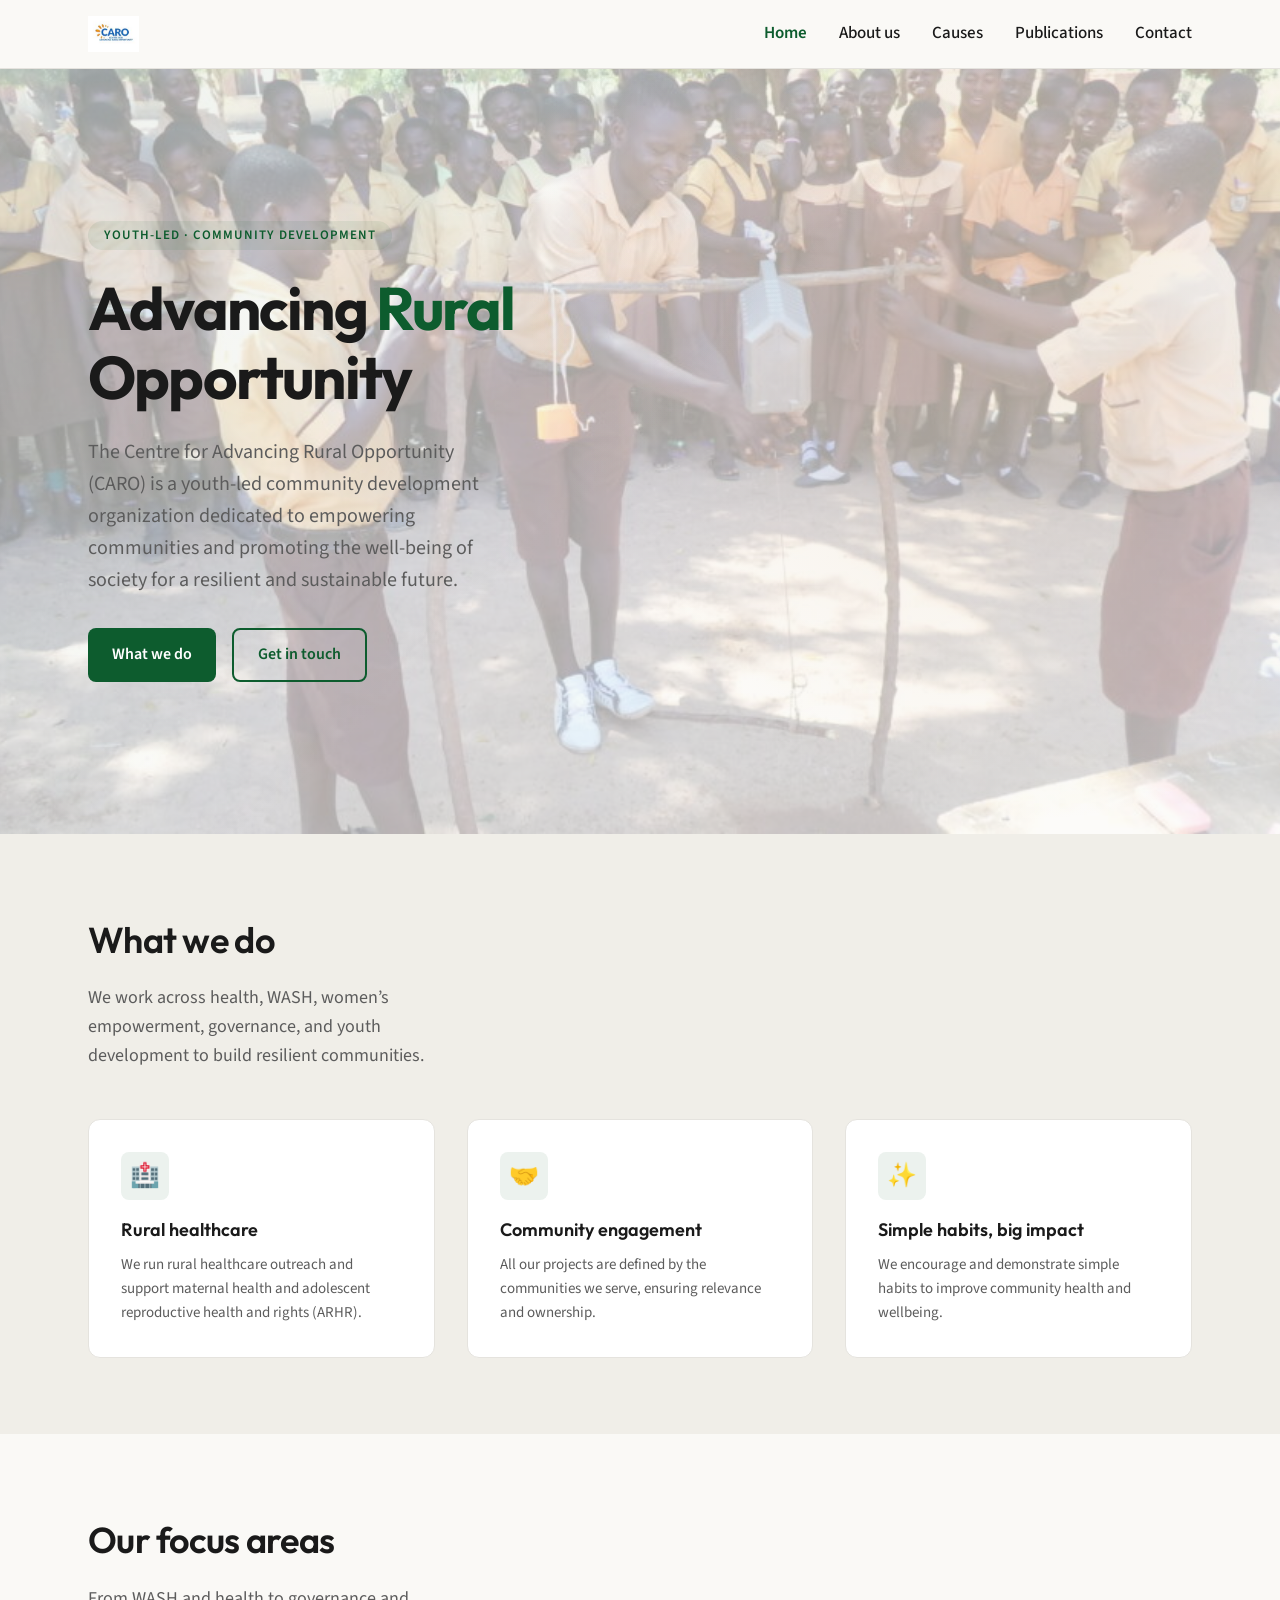
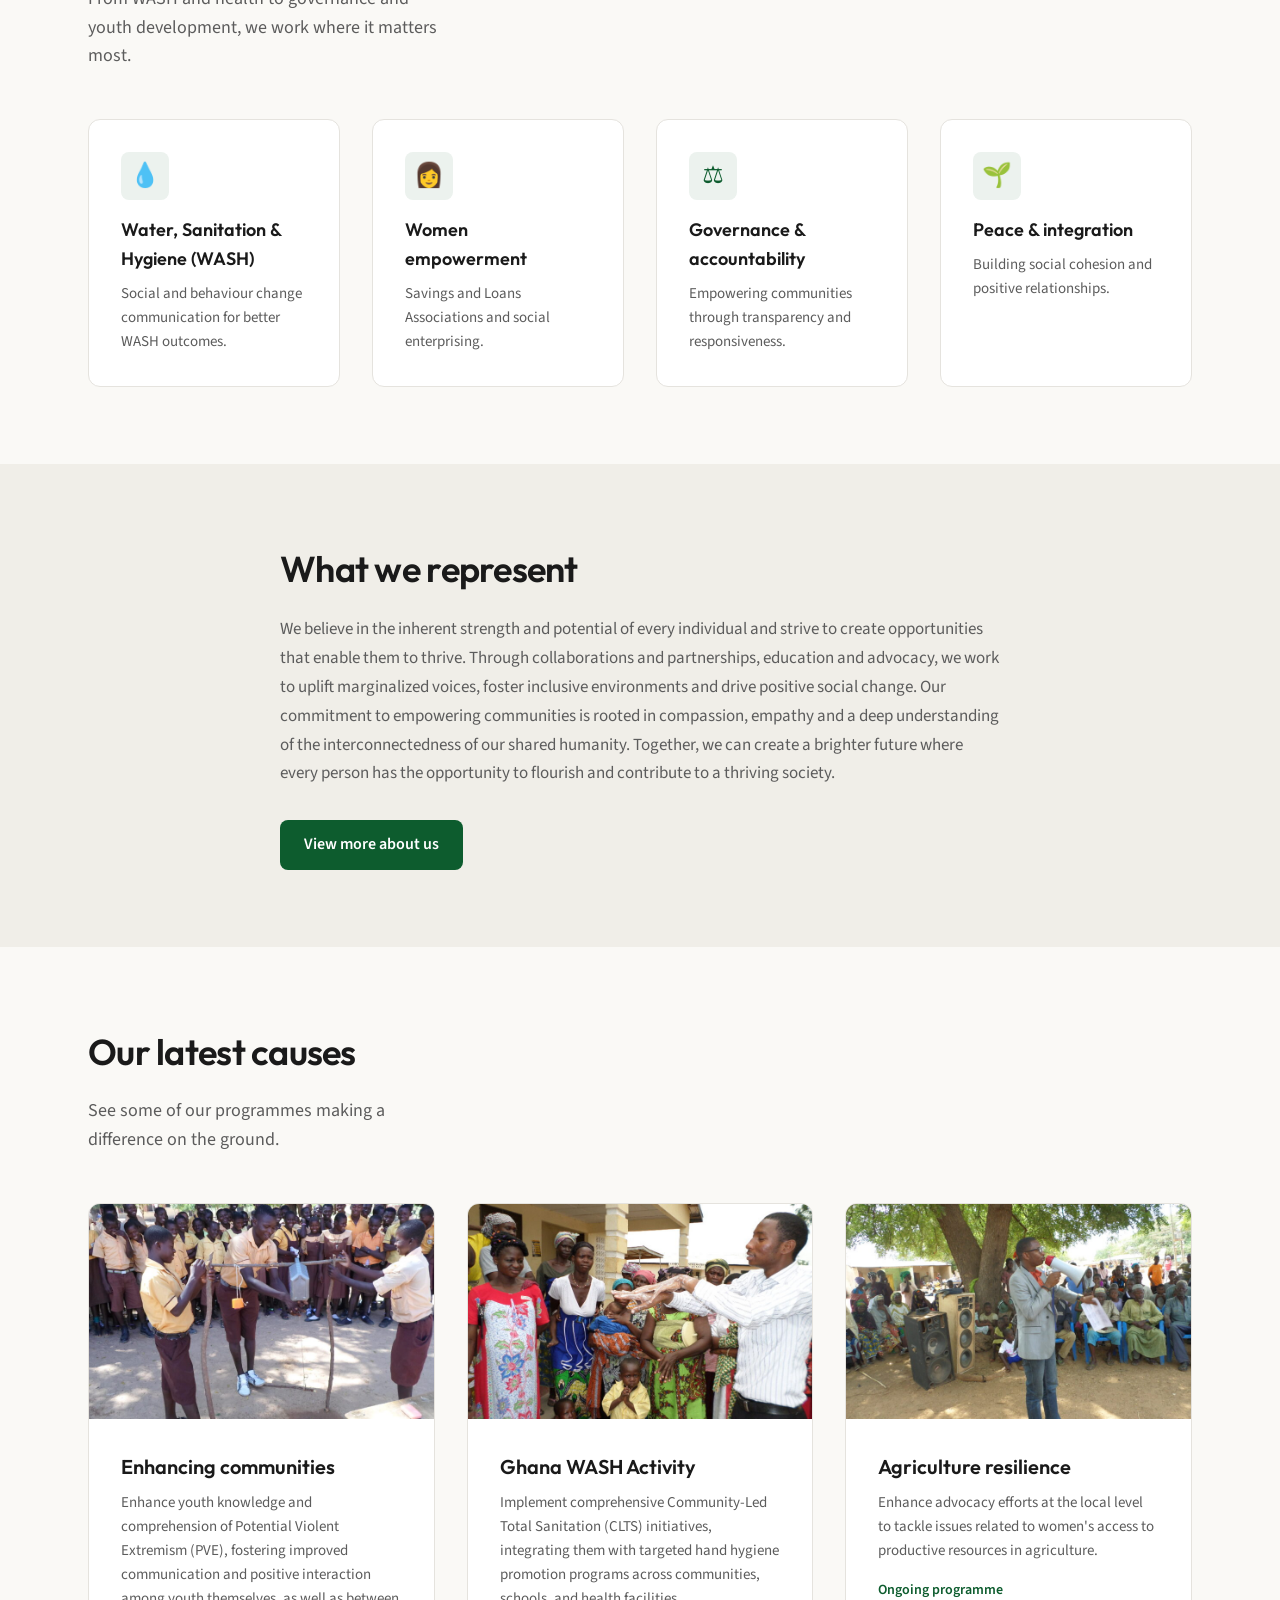
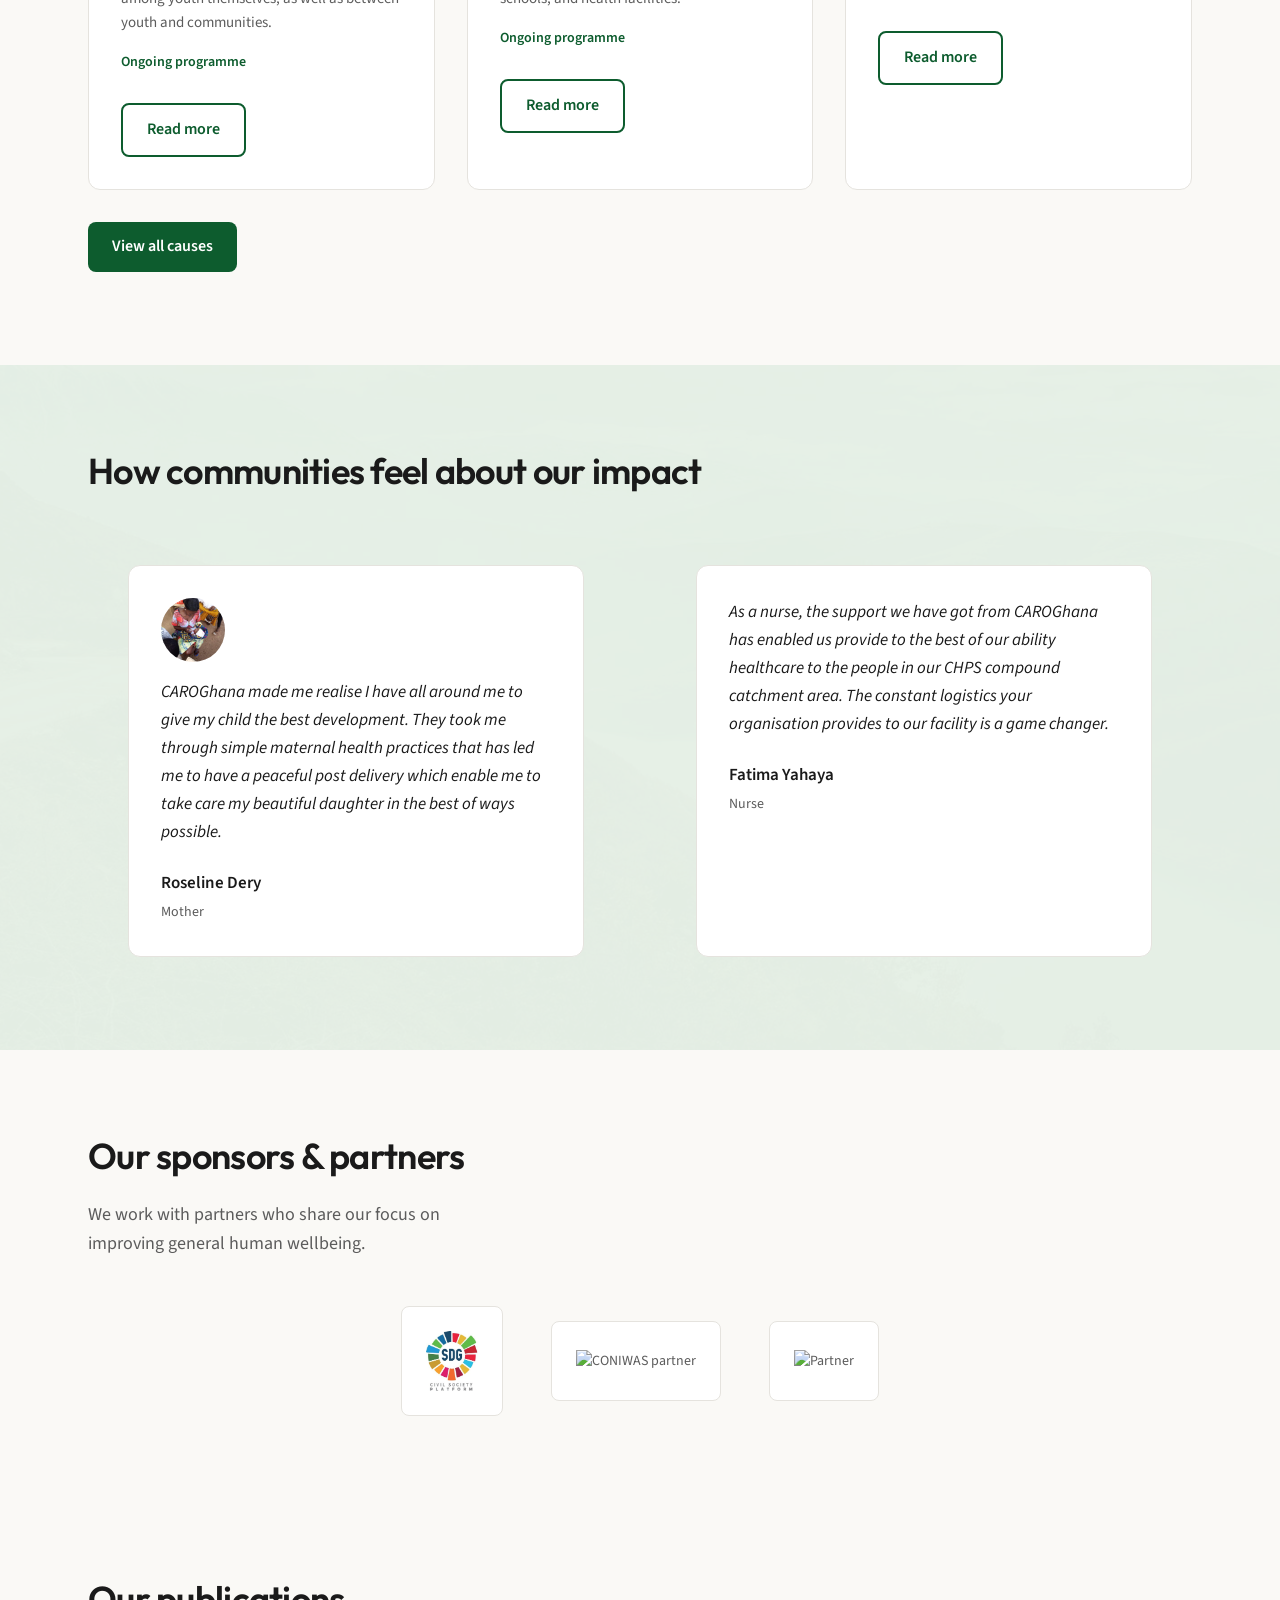
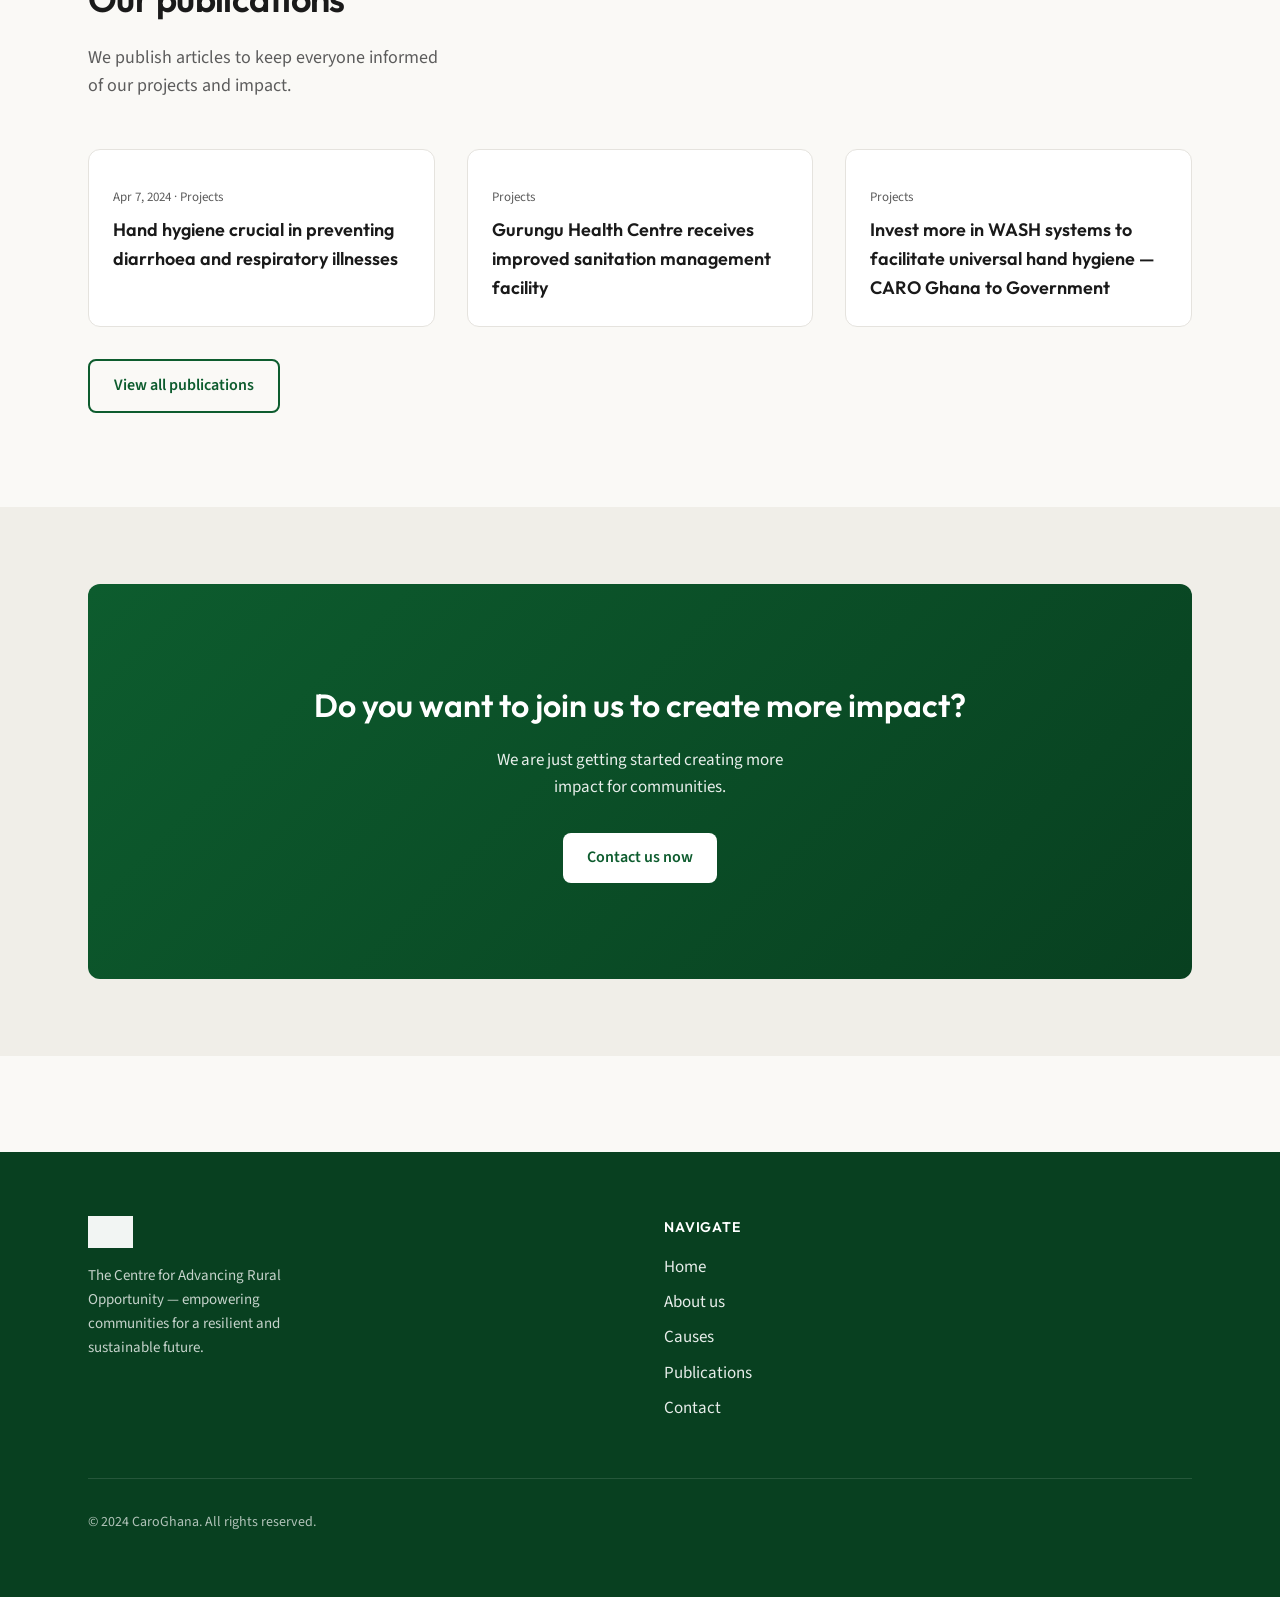
==== index.html @ 6c0eb005 "Initial commit: CaroGhana static NGO website Made-with: Cursor" ====
<!DOCTYPE html>
<html lang="en">
<head>
  <meta charset="UTF-8" />
  <meta name="viewport" content="width=device-width, initial-scale=1.0" />
  <meta name="description" content="CaroGhana – Centre for Advancing Rural Opportunity. Youth-led community development empowering rural communities in Ghana." />
  <title>Home – CaroGhana</title>
  <link rel="preconnect" href="https://fonts.googleapis.com" />
  <link rel="preconnect" href="https://fonts.gstatic.com" crossorigin />
  <link href="https://fonts.googleapis.com/css2?family=Outfit:wght@500;600;700&family=Source+Sans+3:wght@400;500;600;700&display=swap" rel="stylesheet" />
  <link rel="stylesheet" href="css/variables.css" />
  <link rel="stylesheet" href="css/base.css" />
  <link rel="stylesheet" href="css/header.css" />
  <link rel="stylesheet" href="css/hero.css" />
  <link rel="stylesheet" href="css/cards.css" />
  <link rel="stylesheet" href="css/footer.css" />
</head>
<body>
  <a href="#main" class="skip-link">Skip to main content</a>

  <header class="site-header">
    <div class="container">
      <a href="index.html" class="logo"><img src="images/logo.jpg" alt="CaroGhana" /></a>
      <button type="button" class="nav-toggle" aria-label="Open menu" aria-expanded="false" data-nav-toggle>
        <span aria-hidden="true">☰</span>
      </button>
      <nav class="nav" id="nav" aria-label="Main">
        <ul class="nav-list">
          <li><a href="index.html" aria-current="page">Home</a></li>
          <li><a href="about.html">About us</a></li>
          <li><a href="causes.html">Causes</a></li>
          <li><a href="publications.html">Publications</a></li>
          <li><a href="contact.html">Contact</a></li>
        </ul>
      </nav>
    </div>
  </header>

  <main id="main">
    <section class="hero">
      <div class="container">
        <span class="hero-badge">Youth-led · Community development</span>
        <h1 class="hero-title">Advancing <span>Rural</span> Opportunity</h1>
        <p class="hero-lead">
          The Centre for Advancing Rural Opportunity (CARO) is a youth-led community development organization dedicated to empowering communities and promoting the well-being of society for a resilient and sustainable future.
        </p>
        <div class="hero-actions">
          <a href="about.html" class="btn btn--primary">What we do</a>
          <a href="contact.html" class="btn btn--outline">Get in touch</a>
        </div>
      </div>
    </section>

    <section class="section section--alt" id="what-we-do">
      <div class="container">
        <h2 class="section-title">What we do</h2>
        <p class="section-subtitle">
          We work across health, WASH, women’s empowerment, governance, and youth development to build resilient communities.
        </p>
        <div class="card-grid card-grid--3" style="margin-top: var(--space-2xl);">
          <article class="card card--focus">
            <div class="card-icon" aria-hidden="true">🏥</div>
            <h3 class="card-title">Rural healthcare</h3>
            <p class="card-text">We run rural healthcare outreach and support maternal health and adolescent reproductive health and rights (ARHR).</p>
          </article>
          <article class="card card--focus">
            <div class="card-icon" aria-hidden="true">🤝</div>
            <h3 class="card-title">Community engagement</h3>
            <p class="card-text">All our projects are defined by the communities we serve, ensuring relevance and ownership.</p>
          </article>
          <article class="card card--focus">
            <div class="card-icon" aria-hidden="true">✨</div>
            <h3 class="card-title">Simple habits, big impact</h3>
            <p class="card-text">We encourage and demonstrate simple habits to improve community health and wellbeing.</p>
          </article>
        </div>
      </div>
    </section>

    <section class="section" id="focus-areas">
      <div class="container">
        <h2 class="section-title">Our focus areas</h2>
        <p class="section-subtitle">
          From WASH and health to governance and youth development, we work where it matters most.
        </p>
        <div class="card-grid card-grid--4" style="margin-top: var(--space-2xl);">
          <article class="card card--focus">
            <div class="card-icon" aria-hidden="true">💧</div>
            <h3 class="card-title">Water, Sanitation &amp; Hygiene (WASH)</h3>
            <p class="card-text">Social and behaviour change communication for better WASH outcomes.</p>
          </article>
          <article class="card card--focus">
            <div class="card-icon" aria-hidden="true">👩</div>
            <h3 class="card-title">Women empowerment</h3>
            <p class="card-text">Savings and Loans Associations and social enterprising.</p>
          </article>
          <article class="card card--focus">
            <div class="card-icon" aria-hidden="true">⚖️</div>
            <h3 class="card-title">Governance &amp; accountability</h3>
            <p class="card-text">Empowering communities through transparency and responsiveness.</p>
          </article>
          <article class="card card--focus">
            <div class="card-icon" aria-hidden="true">🌱</div>
            <h3 class="card-title">Peace &amp; integration</h3>
            <p class="card-text">Building social cohesion and positive relationships.</p>
          </article>
        </div>
      </div>
    </section>

    <section class="section section--alt" id="about-preview">
      <div class="container container--narrow">
        <h2 class="section-title">What we represent</h2>
        <p style="margin-bottom: var(--space-xl); line-height: 1.7; color: var(--color-text-muted);">
          We believe in the inherent strength and potential of every individual and strive to create opportunities that enable them to thrive. Through collaborations and partnerships, education and advocacy, we work to uplift marginalized voices, foster inclusive environments and drive positive social change. Our commitment to empowering communities is rooted in compassion, empathy and a deep understanding of the interconnectedness of our shared humanity. Together, we can create a brighter future where every person has the opportunity to flourish and contribute to a thriving society.
        </p>
        <a href="about.html" class="btn btn--primary">View more about us</a>
      </div>
    </section>

    <section class="section" id="causes">
      <div class="container">
        <h2 class="section-title">Our latest causes</h2>
        <p class="section-subtitle">See some of our programmes making a difference on the ground.</p>
        <div class="card-grid card-grid--3" style="margin-top: var(--space-2xl);">
          <article class="card card--cause">
            <div class="card-image"><img src="images/cause-community.jpg" alt="Community engagement" loading="lazy" /></div>
            <div class="card-body">
              <h3 class="card-title">Enhancing communities</h3>
              <p class="card-text">Enhance youth knowledge and comprehension of Potential Violent Extremism (PVE), fostering improved communication and positive interaction among youth themselves, as well as between youth and communities.</p>
              <p class="card-meta">Ongoing programme</p>
              <a href="projects/enhancing-communities.html" class="btn btn--outline" style="margin-top: var(--space-md);">Read more</a>
            </div>
          </article>
          <article class="card card--cause">
            <div class="card-image"><img src="images/cause-wash.jpg" alt="WASH activity in community" loading="lazy" /></div>
            <div class="card-body">
              <h3 class="card-title">Ghana WASH Activity</h3>
              <p class="card-text">Implement comprehensive Community-Led Total Sanitation (CLTS) initiatives, integrating them with targeted hand hygiene promotion programs across communities, schools, and health facilities.</p>
              <p class="card-meta">Ongoing programme</p>
              <a href="projects/ghana-wash-activity.html" class="btn btn--outline" style="margin-top: var(--space-md);">Read more</a>
            </div>
          </article>
          <article class="card card--cause">
            <div class="card-image"><img src="images/cause-agriculture.jpg" alt="Agriculture and resilience" loading="lazy" /></div>
            <div class="card-body">
              <h3 class="card-title">Agriculture resilience</h3>
              <p class="card-text">Enhance advocacy efforts at the local level to tackle issues related to women's access to productive resources in agriculture.</p>
              <p class="card-meta">Ongoing programme</p>
              <a href="projects/agriculture-resilience.html" class="btn btn--outline" style="margin-top: var(--space-md);">Read more</a>
            </div>
          </article>
        </div>
        <p style="margin-top: var(--space-xl);">
          <a href="causes.html" class="btn btn--primary">View all causes</a>
        </p>
      </div>
    </section>

    <section class="section section--alt section--testimonials" id="testimonials">
      <div class="container">
        <h2 class="section-title">How communities feel about our impact</h2>
        <div class="card-grid card-grid--2" style="margin-top: var(--space-2xl);">
          <blockquote class="card card--testimonial">
            <img src="images/testimonial-person.jpg" alt="" class="card-avatar" width="64" height="64" loading="lazy" />
            <p class="card-quote">CAROGhana made me realise I have all around me to give my child the best development. They took me through simple maternal health practices that has led me to have a peaceful post delivery which enable me to take care my beautiful daughter in the best of ways possible.</p>
            <p class="card-author">Roseline Dery</p>
            <p class="card-role">Mother</p>
          </blockquote>
          <blockquote class="card card--testimonial">
            <p class="card-quote">As a nurse, the support we have got from CAROGhana has enabled us provide to the best of our ability healthcare to the people in our CHPS compound catchment area. The constant logistics your organisation provides to our facility is a game changer.</p>
            <p class="card-author">Fatima Yahaya</p>
            <p class="card-role">Nurse</p>
          </blockquote>
        </div>
      </div>
    </section>

    <section class="section" id="sponsors">
      <div class="container">
        <h2 class="section-title">Our sponsors &amp; partners</h2>
        <p class="section-subtitle">We work with partners who share our focus on improving general human wellbeing.</p>
        <div class="sponsor-grid" style="margin-top: var(--space-2xl);">
          <div class="sponsor-item"><img src="images/partner-sdg.jpeg" alt="SDG partner" loading="lazy" /></div>
          <div class="sponsor-item"><img src="images/partner-coniwas.png" alt="CONIWAS partner" loading="lazy" /></div>
          <div class="sponsor-item"><img src="images/partner-8471809.jpeg" alt="Partner" loading="lazy" /></div>
        </div>
      </div>
    </section>

    <section class="section" id="publications-preview">
      <div class="container">
        <h2 class="section-title">Our publications</h2>
        <p class="section-subtitle">We publish articles to keep everyone informed of our projects and impact.</p>
        <div class="card-grid card-grid--3" style="margin-top: var(--space-2xl);">
          <a href="publications/hand-hygiene-preventing-illnesses.html" class="card card--publication">
            <div class="card-body">
              <p class="card-meta">Apr 7, 2024 · Projects</p>
              <h3 class="card-title">Hand hygiene crucial in preventing diarrhoea and respiratory illnesses</h3>
            </div>
          </a>
          <a href="publications/gurungu-health-centre-sanitation.html" class="card card--publication">
            <div class="card-body">
              <p class="card-meta">Projects</p>
              <h3 class="card-title">Gurungu Health Centre receives improved sanitation management facility</h3>
            </div>
          </a>
          <a href="publications/wash-systems-universal-hand-hygiene.html" class="card card--publication">
            <div class="card-body">
              <p class="card-meta">Projects</p>
              <h3 class="card-title">Invest more in WASH systems to facilitate universal hand hygiene — CARO Ghana to Government</h3>
            </div>
          </a>
        </div>
        <p style="margin-top: var(--space-xl);">
          <a href="publications.html" class="btn btn--outline">View all publications</a>
        </p>
      </div>
    </section>

    <section class="section section--alt">
      <div class="container">
        <div class="cta-block">
          <h2>Do you want to join us to create more impact?</h2>
          <p>We are just getting started creating more impact for communities.</p>
          <a href="contact.html" class="btn btn--accent">Contact us now</a>
        </div>
      </div>
    </section>
  </main>

  <footer class="site-footer">
    <div class="container">
      <div class="footer-grid">
        <div class="footer-brand">
          <a href="index.html" class="logo"><img src="images/logo.jpg" alt="CaroGhana" /></a>
          <p>The Centre for Advancing Rural Opportunity — empowering communities for a resilient and sustainable future.</p>
        </div>
        <div class="footer-nav">
          <h4>Navigate</h4>
          <ul>
            <li><a href="index.html">Home</a></li>
            <li><a href="about.html">About us</a></li>
            <li><a href="causes.html">Causes</a></li>
            <li><a href="publications.html">Publications</a></li>
            <li><a href="contact.html">Contact</a></li>
          </ul>
        </div>
      </div>
      <div class="footer-bottom">
        © 2024 CaroGhana. All rights reserved.
      </div>
    </div>
  </footer>

  <script>
    (function () {
      var toggle = document.querySelector('[data-nav-toggle]');
      var nav = document.getElementById('nav');
      if (!toggle || !nav) return;
      toggle.addEventListener('click', function () {
        var open = nav.classList.toggle('is-open');
        toggle.setAttribute('aria-expanded', open);
        toggle.setAttribute('aria-label', open ? 'Close menu' : 'Open menu');
      });
    })();
  </script>
</body>
</html>
---- css/variables.css ----
/* CaroGhana – Design tokens */
:root {
  /* Primary – growth, health, rural */
  --color-primary: #0d5c2e;
  --color-primary-dark: #084020;
  --color-primary-light: #1a7a42;
  --color-primary-muted: rgba(13, 92, 46, 0.08);

  /* Accent – hope, warmth */
  --color-accent: #c17f2c;
  --color-accent-light: #e09b4a;
  --color-accent-muted: rgba(193, 127, 44, 0.12);

  /* Neutrals */
  --color-bg: #faf9f6;
  --color-bg-alt: #f0eee8;
  --color-surface: #ffffff;
  --color-text: #1a1a1a;
  --color-text-muted: #5c5c5c;
  --color-border: #e5e3de;

  /* Typography */
  --font-heading: "Outfit", system-ui, sans-serif;
  --font-body: "Source Sans 3", system-ui, sans-serif;

  /* Spacing */
  --space-xs: 0.25rem;
  --space-sm: 0.5rem;
  --space-md: 1rem;
  --space-lg: 1.5rem;
  --space-xl: 2rem;
  --space-2xl: 3rem;
  --space-3xl: 4rem;
  --space-4xl: 6rem;
  --section-padding: clamp(3rem, 6vw, 5rem);

  /* Layout */
  --container-max: 72rem;
  --container-narrow: 48rem;
  --radius-sm: 0.375rem;
  --radius-md: 0.5rem;
  --radius-lg: 0.75rem;
  --radius-full: 9999px;

  /* Motion */
  --ease-out: cubic-bezier(0.22, 1, 0.36, 1);
  --transition-fast: 0.2s var(--ease-out);
  --transition-base: 0.3s var(--ease-out);
  --transition-slow: 0.5s var(--ease-out);
}
---- css/base.css ----
/* Base styles */
@import "variables.css";

*,
*::before,
*::after {
  box-sizing: border-box;
}

html {
  scroll-behavior: smooth;
}

body {
  margin: 0;
  font-family: var(--font-body);
  font-size: 1.0625rem;
  line-height: 1.6;
  color: var(--color-text);
  background-color: var(--color-bg);
  -webkit-font-smoothing: antialiased;
}

img {
  max-width: 100%;
  height: auto;
  display: block;
}

a {
  color: var(--color-primary);
  text-decoration: none;
  transition: color var(--transition-fast);
}

a:hover {
  color: var(--color-primary-dark);
}

:focus-visible {
  outline: 2px solid var(--color-primary);
  outline-offset: 2px;
}

.container {
  width: 100%;
  max-width: var(--container-max);
  margin-inline: auto;
  padding-inline: var(--space-lg);
}

.container--narrow {
  max-width: var(--container-narrow);
}

.section {
  padding-block: var(--section-padding);
}

.section--alt {
  background-color: var(--color-bg-alt);
}

.section-title {
  font-family: var(--font-heading);
  font-size: clamp(1.75rem, 4vw, 2.25rem);
  font-weight: 600;
  color: var(--color-text);
  margin: 0 0 var(--space-md);
  letter-spacing: -0.02em;
}

.section-subtitle {
  font-size: 1.125rem;
  color: var(--color-text-muted);
  margin: 0;
  max-width: 40ch;
}

.btn {
  display: inline-flex;
  align-items: center;
  justify-content: center;
  gap: var(--space-sm);
  padding: 0.75rem 1.5rem;
  font-family: var(--font-body);
  font-size: 1rem;
  font-weight: 600;
  border: none;
  border-radius: var(--radius-md);
  cursor: pointer;
  transition: background-color var(--transition-fast), color var(--transition-fast),
    transform var(--transition-fast);
}

.btn--primary {
  background-color: var(--color-primary);
  color: white;
}

.btn--primary:hover {
  background-color: var(--color-primary-dark);
  color: white;
}

.btn--outline {
  background-color: transparent;
  color: var(--color-primary);
  border: 2px solid var(--color-primary);
}

.btn--outline:hover {
  background-color: var(--color-primary-muted);
  color: var(--color-primary-dark);
}

.btn--accent {
  background-color: var(--color-accent);
  color: white;
}

.btn--accent:hover {
  background-color: var(--color-accent-light);
  color: white;
}

/* Skip link */
.skip-link {
  position: absolute;
  top: -100%;
  left: var(--space-md);
  z-index: 100;
  padding: var(--space-md) var(--space-lg);
  background: var(--color-primary);
  color: white;
  font-weight: 600;
  border-radius: var(--radius-md);
  transition: top var(--transition-fast);
}

.skip-link:focus {
  top: var(--space-md);
}
---- css/header.css ----
/* Site header & navigation */
.site-header {
  position: sticky;
  top: 0;
  z-index: 50;
  background: rgba(250, 249, 246, 0.92);
  backdrop-filter: blur(12px);
  border-bottom: 1px solid var(--color-border);
}

.site-header .container {
  display: flex;
  align-items: center;
  justify-content: space-between;
  padding-block: var(--space-md);
}

.logo {
  display: inline-flex;
  align-items: center;
  font-family: var(--font-heading);
  font-size: 1.5rem;
  font-weight: 700;
  color: var(--color-primary);
  letter-spacing: -0.02em;
}

.logo img {
  height: 2.25rem;
  width: auto;
  object-fit: contain;
}

.logo:hover {
  color: var(--color-primary-dark);
}

.logo:hover img {
  opacity: 0.9;
}

.nav-toggle {
  display: none;
  padding: var(--space-sm) var(--space-md);
  background: none;
  border: none;
  cursor: pointer;
  color: var(--color-text);
  font-size: 1.25rem;
}

.nav-list {
  display: flex;
  align-items: center;
  gap: var(--space-xl);
  list-style: none;
  margin: 0;
  padding: 0;
}

.nav-list a {
  font-weight: 500;
  color: var(--color-text);
}

.nav-list a:hover {
  color: var(--color-primary);
}

.nav-list a[aria-current="page"] {
  color: var(--color-primary);
  font-weight: 600;
}

@media (max-width: 768px) {
  .nav-toggle {
    display: block;
  }

  .nav {
    position: absolute;
    top: 100%;
    left: 0;
    right: 0;
    background: var(--color-surface);
    border-bottom: 1px solid var(--color-border);
    padding: var(--space-lg);
    transform: translateY(-100%);
    opacity: 0;
    visibility: hidden;
    transition: transform var(--transition-base), opacity var(--transition-base),
      visibility var(--transition-base);
  }

  .nav.is-open {
    transform: translateY(0);
    opacity: 1;
    visibility: visible;
  }

  .nav-list {
    flex-direction: column;
    align-items: stretch;
    gap: 0;
  }

  .nav-list li {
    border-bottom: 1px solid var(--color-border);
  }

  .nav-list li:last-child {
    border-bottom: none;
  }

  .nav-list a {
    display: block;
    padding: var(--space-md);
  }
}
---- css/hero.css ----
/* Hero section */
.hero {
  position: relative;
  min-height: 85vh;
  display: flex;
  align-items: center;
  padding-block: var(--space-4xl);
  background: linear-gradient(135deg, var(--color-primary-muted) 0%, var(--color-bg) 50%);
  overflow: hidden;
}

.hero::after {
  content: "";
  position: absolute;
  inset: 0;
  background: url("../images/hero.jpg") center / cover no-repeat;
  z-index: 0;
  opacity: 0.35;
}

.hero::before {
  content: "";
  position: absolute;
  top: -50%;
  right: -20%;
  width: 80%;
  height: 150%;
  background: radial-gradient(
    ellipse at center,
    var(--color-accent-muted) 0%,
    transparent 70%
  );
  pointer-events: none;
  z-index: 1;
}

.hero .container {
  position: relative;
  z-index: 2;
}

.hero-badge {
  display: inline-block;
  padding: var(--space-xs) var(--space-md);
  background: var(--color-primary-muted);
  color: var(--color-primary);
  font-size: 0.8125rem;
  font-weight: 600;
  text-transform: uppercase;
  letter-spacing: 0.08em;
  border-radius: var(--radius-full);
  margin-bottom: var(--space-lg);
}

.hero-title {
  font-family: var(--font-heading);
  font-size: clamp(2.5rem, 6vw, 3.75rem);
  font-weight: 700;
  line-height: 1.15;
  letter-spacing: -0.03em;
  color: var(--color-text);
  margin: 0 0 var(--space-lg);
  max-width: 16ch;
}

.hero-title span {
  color: var(--color-primary);
}

.hero-lead {
  font-size: 1.25rem;
  color: var(--color-text-muted);
  max-width: 42ch;
  margin: 0 0 var(--space-xl);
  line-height: 1.6;
}

.hero-actions {
  display: flex;
  flex-wrap: wrap;
  gap: var(--space-md);
}

@media (max-width: 768px) {
  .hero {
    min-height: auto;
    padding-block: var(--space-3xl);
  }
}
---- css/cards.css ----
/* Card components */
.card-grid {
  display: grid;
  gap: var(--space-xl);
}

.card-grid--2 {
  grid-template-columns: repeat(2, 1fr);
}

.card-grid--3 {
  grid-template-columns: repeat(3, 1fr);
}

.card-grid--4 {
  grid-template-columns: repeat(4, 1fr);
}

@media (max-width: 900px) {
  .card-grid--3,
  .card-grid--4 {
    grid-template-columns: repeat(2, 1fr);
  }
}

@media (max-width: 600px) {
  .card-grid--2,
  .card-grid--3,
  .card-grid--4 {
    grid-template-columns: 1fr;
  }
}

.card {
  background: var(--color-surface);
  border-radius: var(--radius-lg);
  overflow: hidden;
  border: 1px solid var(--color-border);
  transition: box-shadow var(--transition-base), transform var(--transition-base);
}

.card:hover {
  box-shadow: 0 12px 40px rgba(0, 0, 0, 0.08);
}

.card--focus {
  padding: var(--space-xl);
}

.card--focus .card-icon {
  width: 3rem;
  height: 3rem;
  display: flex;
  align-items: center;
  justify-content: center;
  background: var(--color-primary-muted);
  color: var(--color-primary);
  border-radius: var(--radius-md);
  font-size: 1.5rem;
  margin-bottom: var(--space-md);
}

.card--focus .card-title {
  font-family: var(--font-heading);
  font-size: 1.125rem;
  font-weight: 600;
  margin: 0 0 var(--space-sm);
  color: var(--color-text);
}

.card--focus .card-text {
  margin: 0;
  font-size: 0.9375rem;
  color: var(--color-text-muted);
  line-height: 1.6;
}

.card--cause .card-image {
  aspect-ratio: 16 / 10;
  background: var(--color-bg-alt);
  overflow: hidden;
}

.card--cause .card-image img {
  width: 100%;
  height: 100%;
  object-fit: cover;
}

.card--cause .card-body {
  padding: var(--space-xl);
}

.card--cause .card-title {
  font-family: var(--font-heading);
  font-size: 1.25rem;
  font-weight: 600;
  margin: 0 0 var(--space-sm);
  color: var(--color-text);
}

.card--cause .card-text {
  margin: 0 0 var(--space-md);
  font-size: 0.9375rem;
  color: var(--color-text-muted);
  line-height: 1.6;
}

.card--cause .card-meta {
  font-size: 0.875rem;
  color: var(--color-primary);
  font-weight: 600;
}

.card--testimonial {
  padding: var(--space-xl);
  background: var(--color-surface);
  border-radius: var(--radius-lg);
  border: 1px solid var(--color-border);
  display: flex;
  flex-direction: column;
}

.card--testimonial .card-avatar {
  width: 4rem;
  height: 4rem;
  border-radius: var(--radius-full);
  object-fit: cover;
  margin-bottom: var(--space-md);
}

.card--testimonial .card-quote {
  font-size: 1.0625rem;
  font-style: italic;
  color: var(--color-text);
  margin: 0 0 var(--space-lg);
  line-height: 1.65;
}

.card--testimonial .card-author {
  font-weight: 600;
  color: var(--color-text);
  margin: 0 0 var(--space-xs);
}

.card--testimonial .card-role {
  font-size: 0.875rem;
  color: var(--color-text-muted);
  margin: 0;
}

.card--publication {
  display: block;
  color: inherit;
}

.card--publication:hover {
  color: inherit;
}

.card--publication .card-body {
  padding: var(--space-lg);
}

.card--publication .card-meta {
  font-size: 0.8125rem;
  color: var(--color-text-muted);
  margin-bottom: var(--space-sm);
}

.card--publication .card-title {
  font-family: var(--font-heading);
  font-size: 1.125rem;
  font-weight: 600;
  margin: 0;
  color: var(--color-text);
  transition: color var(--transition-fast);
}

.card--publication:hover .card-title {
  color: var(--color-primary);
}

.section--testimonials {
  position: relative;
  background-image: url("../images/testimonial-bg.jpg");
  background-size: cover;
  background-position: center;
  background-color: var(--color-bg-alt);
}

.section--testimonials::before {
  content: "";
  position: absolute;
  inset: 0;
  background: rgba(250, 249, 246, 0.88);
  z-index: 0;
}

.section--testimonials .container {
  position: relative;
  z-index: 1;
}

.sponsor-grid {
  display: flex;
  flex-wrap: wrap;
  align-items: center;
  justify-content: center;
  gap: var(--space-2xl);
}

.sponsor-item {
  padding: var(--space-lg);
  background: var(--color-surface);
  border-radius: var(--radius-md);
  border: 1px solid var(--color-border);
  min-height: 80px;
  display: flex;
  align-items: center;
  justify-content: center;
  color: var(--color-text-muted);
  font-size: 0.875rem;
}

.sponsor-item img {
  max-height: 60px;
  max-width: 160px;
  width: auto;
  height: auto;
  object-fit: contain;
}

.cta-block {
  text-align: center;
  padding: var(--space-4xl) var(--space-xl);
  background: linear-gradient(135deg, var(--color-primary) 0%, var(--color-primary-dark) 100%);
  border-radius: var(--radius-lg);
  color: white;
}

.cta-block h2 {
  font-family: var(--font-heading);
  font-size: clamp(1.5rem, 3vw, 2rem);
  font-weight: 600;
  margin: 0 0 var(--space-md);
  color: white;
}

.cta-block p {
  margin: 0 0 var(--space-xl);
  opacity: 0.9;
  max-width: 40ch;
  margin-inline: auto;
}

.cta-block .btn {
  background: white;
  color: var(--color-primary);
}

.cta-block .btn:hover {
  background: var(--color-bg);
  color: var(--color-primary-dark);
}
---- css/footer.css ----
/* Site footer */
.site-footer {
  background: var(--color-primary-dark);
  color: rgba(255, 255, 255, 0.85);
  padding-block: var(--space-3xl);
  margin-top: var(--space-4xl);
}

.site-footer a {
  color: rgba(255, 255, 255, 0.9);
}

.site-footer a:hover {
  color: white;
}

.footer-grid {
  display: grid;
  grid-template-columns: 1fr 1fr;
  gap: var(--space-2xl);
  margin-bottom: var(--space-2xl);
}

.footer-brand .logo {
  color: white;
  margin-bottom: var(--space-md);
}

.footer-brand .logo img {
  height: 2rem;
  filter: brightness(0) invert(1);
  opacity: 0.95;
}

.footer-brand p {
  margin: 0;
  font-size: 0.9375rem;
  max-width: 32ch;
  opacity: 0.9;
}

.footer-nav h4 {
  font-family: var(--font-heading);
  font-size: 0.875rem;
  font-weight: 600;
  text-transform: uppercase;
  letter-spacing: 0.06em;
  margin: 0 0 var(--space-md);
  color: white;
}

.footer-nav ul {
  list-style: none;
  margin: 0;
  padding: 0;
}

.footer-nav li {
  margin-bottom: var(--space-sm);
}

.footer-bottom {
  padding-top: var(--space-xl);
  border-top: 1px solid rgba(255, 255, 255, 0.15);
  font-size: 0.875rem;
  opacity: 0.8;
}

@media (max-width: 600px) {
  .footer-grid {
    grid-template-columns: 1fr;
  }
}
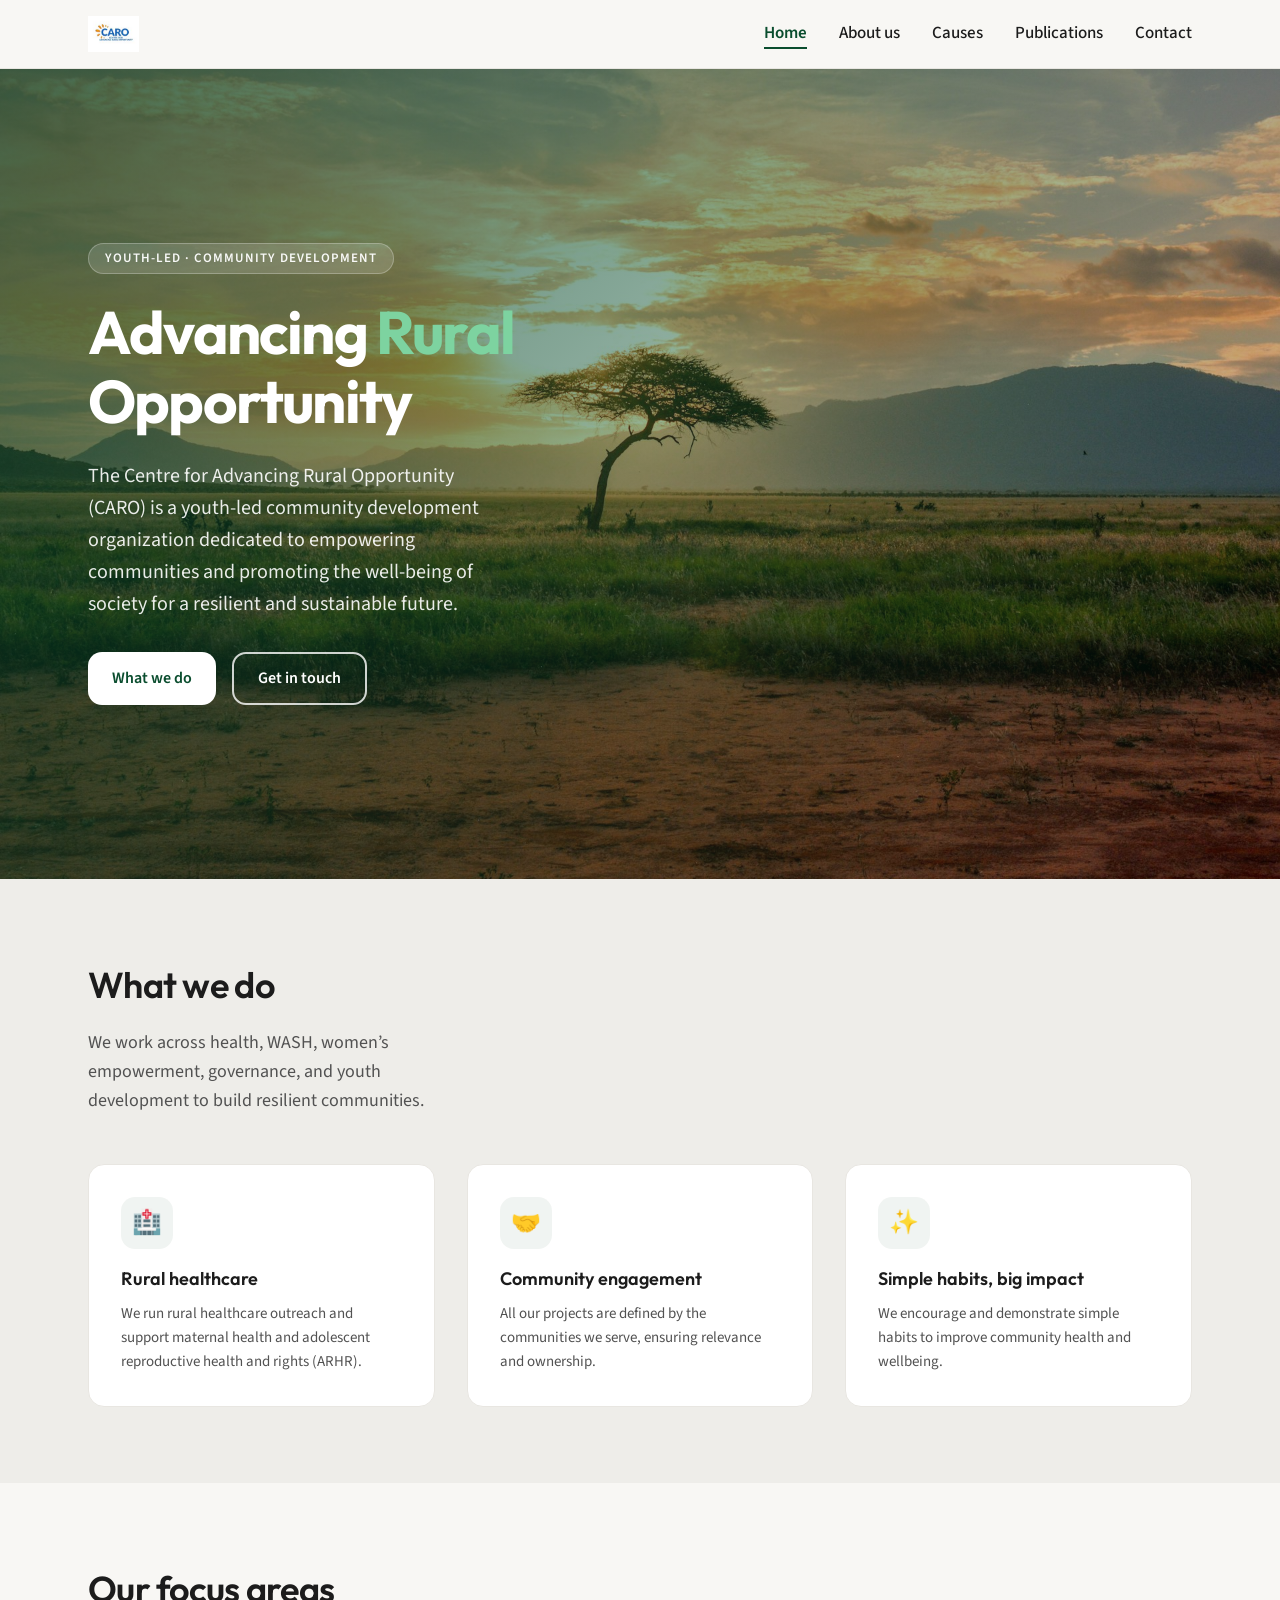
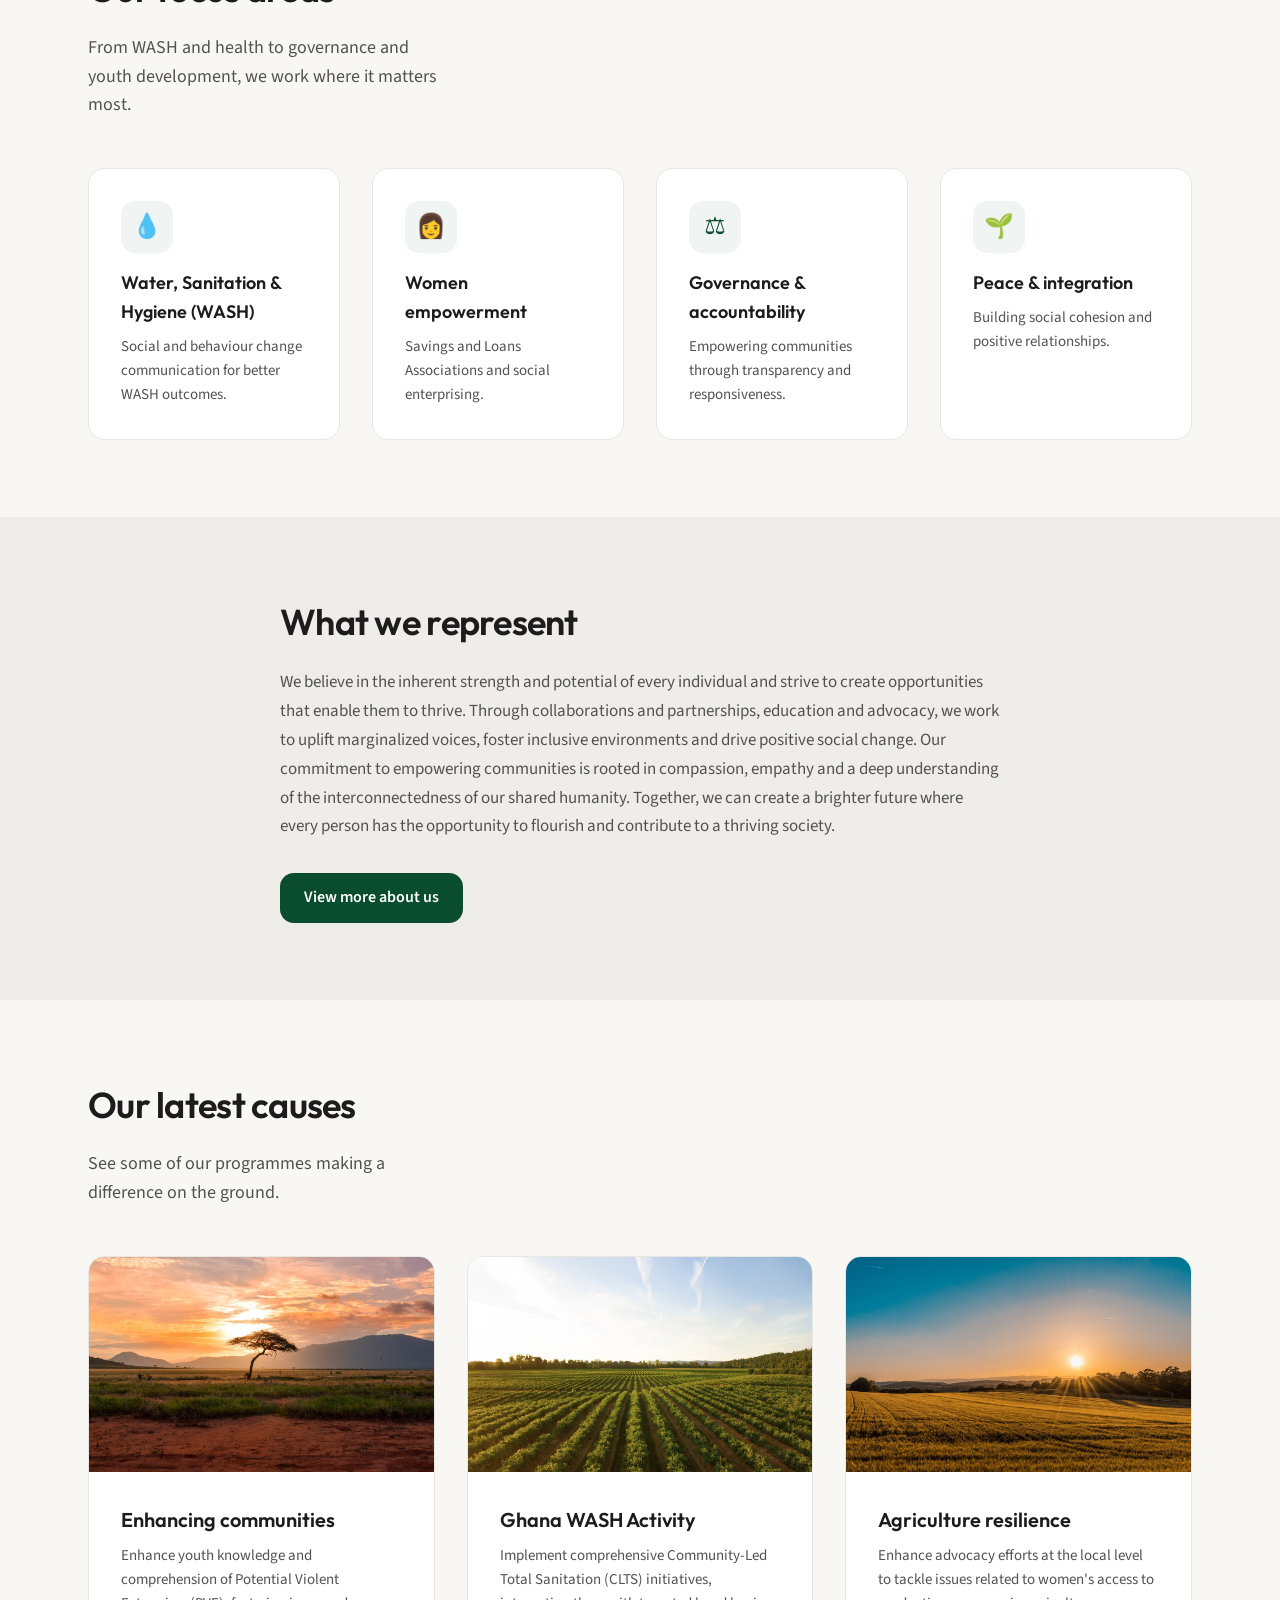
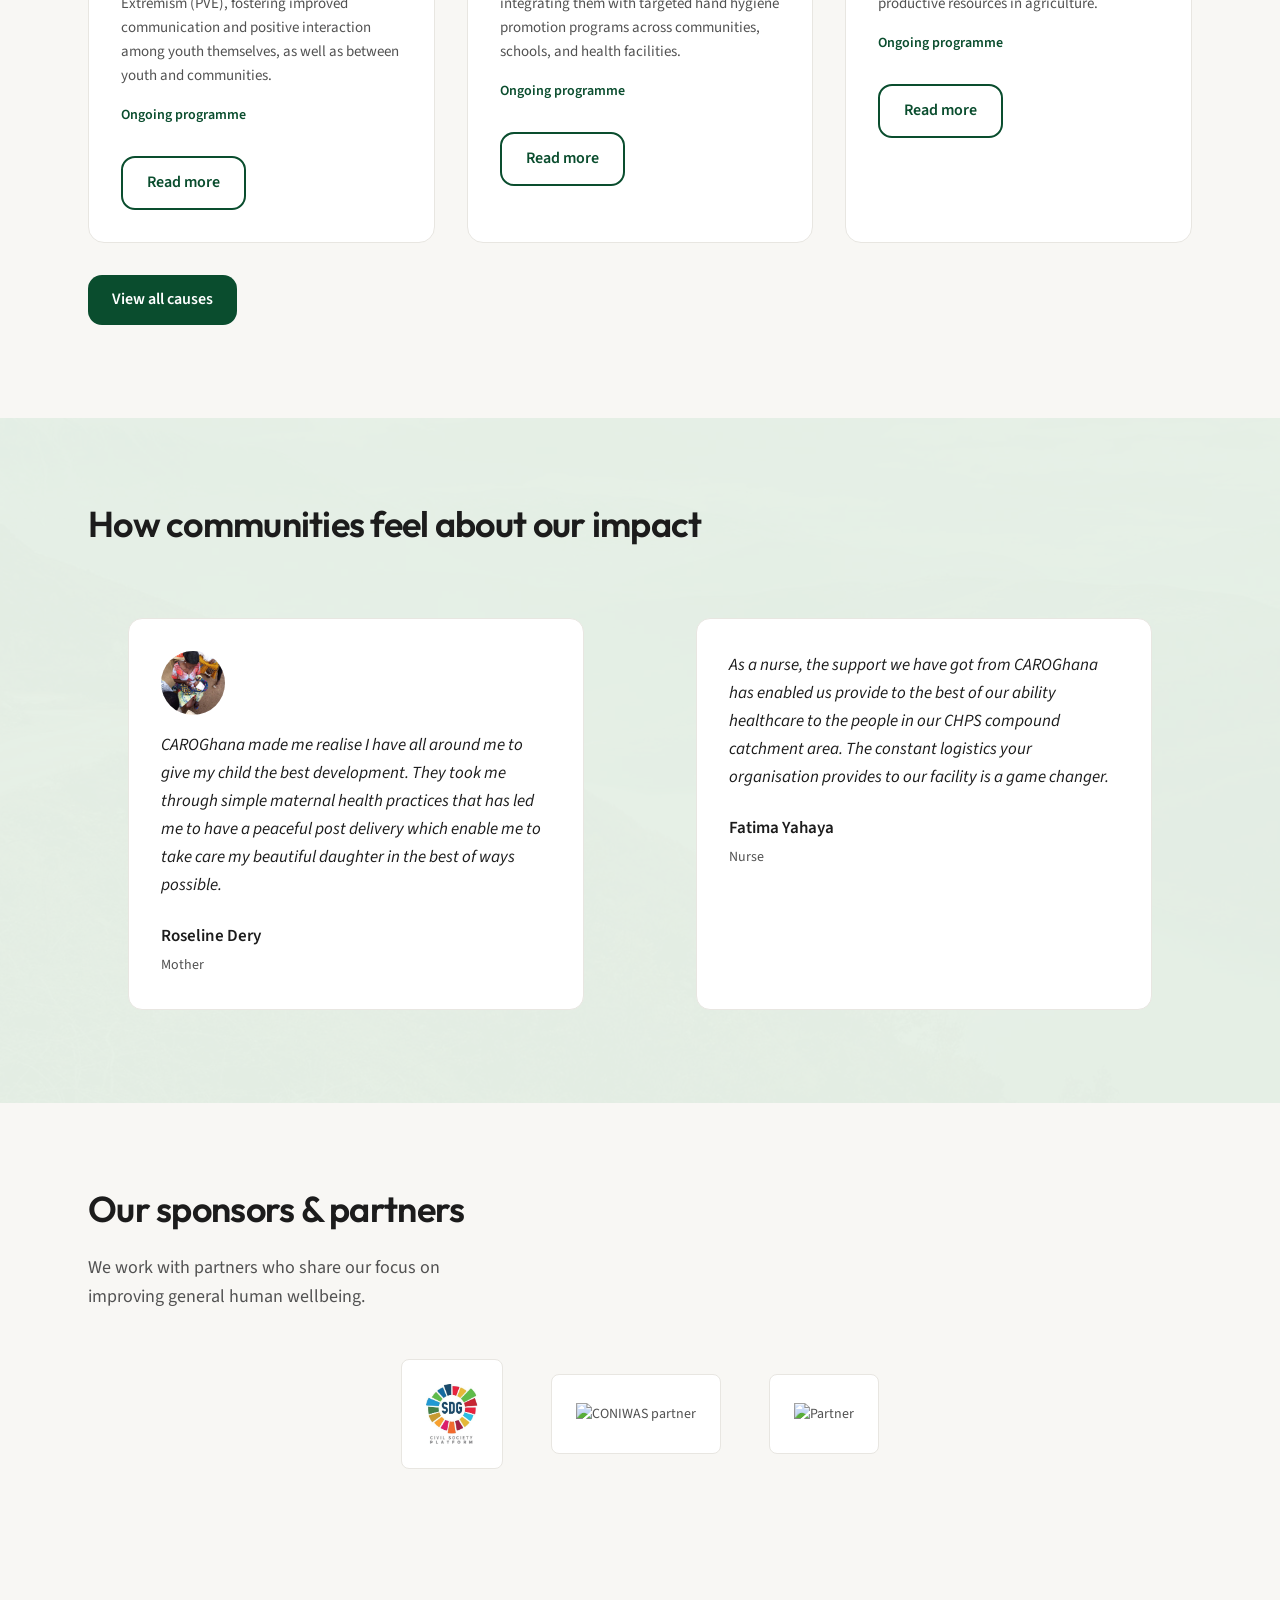
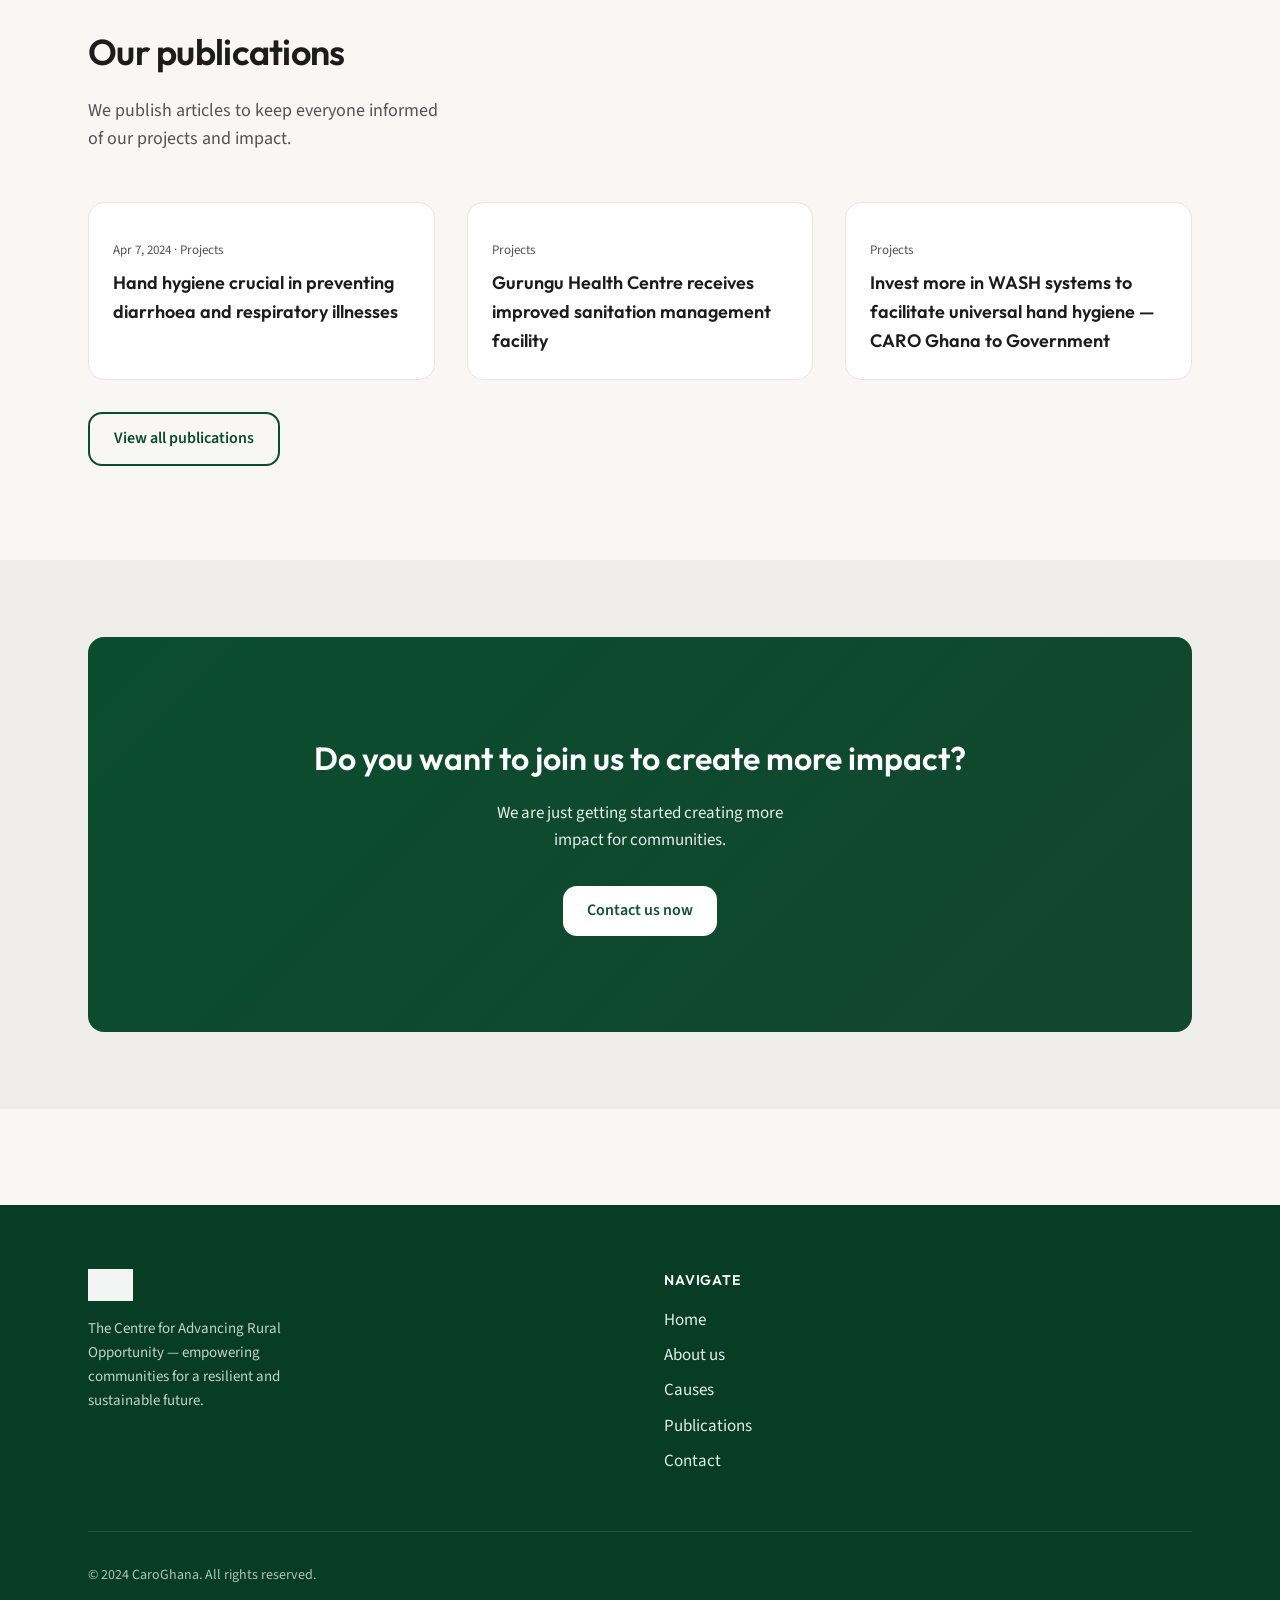
==== commit 0f491cce: "Modernize design: sleek look, transitions, HD Africa images - Refined color palette and typography -" ====
--- a/index.html
+++ b/index.html
@@ -13,6 +13,7 @@
   <link rel="stylesheet" href="css/header.css" />
   <link rel="stylesheet" href="css/hero.css" />
   <link rel="stylesheet" href="css/cards.css" />
+  <link rel="stylesheet" href="css/animations.css" />
   <link rel="stylesheet" href="css/footer.css" />
 </head>
 <body>
@@ -53,22 +54,22 @@
 
     <section class="section section--alt" id="what-we-do">
       <div class="container">
-        <h2 class="section-title">What we do</h2>
+        <h2 class="section-title animate-on-scroll">What we do</h2>
         <p class="section-subtitle">
           We work across health, WASH, women’s empowerment, governance, and youth development to build resilient communities.
         </p>
         <div class="card-grid card-grid--3" style="margin-top: var(--space-2xl);">
-          <article class="card card--focus">
+          <article class="card card--focus animate-on-scroll animate-on-scroll--delay-1">
             <div class="card-icon" aria-hidden="true">🏥</div>
             <h3 class="card-title">Rural healthcare</h3>
             <p class="card-text">We run rural healthcare outreach and support maternal health and adolescent reproductive health and rights (ARHR).</p>
           </article>
-          <article class="card card--focus">
+          <article class="card card--focus animate-on-scroll animate-on-scroll--delay-2">
             <div class="card-icon" aria-hidden="true">🤝</div>
             <h3 class="card-title">Community engagement</h3>
             <p class="card-text">All our projects are defined by the communities we serve, ensuring relevance and ownership.</p>
           </article>
-          <article class="card card--focus">
+          <article class="card card--focus animate-on-scroll animate-on-scroll--delay-3">
             <div class="card-icon" aria-hidden="true">✨</div>
             <h3 class="card-title">Simple habits, big impact</h3>
             <p class="card-text">We encourage and demonstrate simple habits to improve community health and wellbeing.</p>
@@ -263,6 +264,20 @@
         toggle.setAttribute('aria-expanded', open);
         toggle.setAttribute('aria-label', open ? 'Close menu' : 'Open menu');
       });
+
+      var header = document.querySelector('.site-header');
+      window.addEventListener('scroll', function () {
+        if (window.scrollY > 20) header.classList.add('scrolled');
+        else header.classList.remove('scrolled');
+      });
+
+      var els = document.querySelectorAll('.animate-on-scroll');
+      var io = new IntersectionObserver(function (entries) {
+        entries.forEach(function (e) {
+          if (e.isIntersecting) e.target.classList.add('is-visible');
+        });
+      }, { threshold: 0.1, rootMargin: '0px 0px -40px 0px' });
+      els.forEach(function (el) { io.observe(el); });
     })();
   </script>
 </body>
--- a/css/variables.css
+++ b/css/variables.css
@@ -1,23 +1,23 @@
 /* CaroGhana – Design tokens */
 :root {
   /* Primary – growth, health, rural */
-  --color-primary: #0d5c2e;
-  --color-primary-dark: #084020;
-  --color-primary-light: #1a7a42;
-  --color-primary-muted: rgba(13, 92, 46, 0.08);
+  --color-primary: #0a4d2e;
+  --color-primary-dark: #063d24;
+  --color-primary-light: #0e6b3d;
+  --color-primary-muted: rgba(10, 77, 46, 0.06);
 
   /* Accent – hope, warmth */
-  --color-accent: #c17f2c;
-  --color-accent-light: #e09b4a;
-  --color-accent-muted: rgba(193, 127, 44, 0.12);
+  --color-accent: #b87333;
+  --color-accent-light: #d4924a;
+  --color-accent-muted: rgba(184, 115, 51, 0.1);
 
-  /* Neutrals */
-  --color-bg: #faf9f6;
-  --color-bg-alt: #f0eee8;
+  /* Neutrals – sleeker */
+  --color-bg: #f8f7f4;
+  --color-bg-alt: #eeede9;
   --color-surface: #ffffff;
-  --color-text: #1a1a1a;
-  --color-text-muted: #5c5c5c;
-  --color-border: #e5e3de;
+  --color-text: #1c1c1c;
+  --color-text-muted: #525252;
+  --color-border: #e8e6e1;
 
   /* Typography */
   --font-heading: "Outfit", system-ui, sans-serif;
@@ -39,7 +39,8 @@
   --container-narrow: 48rem;
   --radius-sm: 0.375rem;
   --radius-md: 0.5rem;
-  --radius-lg: 0.75rem;
+  --radius-lg: 0.875rem;
+  --radius-xl: 1rem;
   --radius-full: 9999px;
 
   /* Motion */
--- a/css/base.css
+++ b/css/base.css
@@ -87,10 +87,18 @@
   font-size: 1rem;
   font-weight: 600;
   border: none;
-  border-radius: var(--radius-md);
+  border-radius: var(--radius-lg);
   cursor: pointer;
-  transition: background-color var(--transition-fast), color var(--transition-fast),
-    transform var(--transition-fast);
+  transition: background-color 0.3s var(--ease-out), color 0.3s var(--ease-out),
+    transform 0.25s var(--ease-out), box-shadow 0.3s var(--ease-out);
+}
+
+.btn:hover {
+  transform: translateY(-1px);
+}
+
+.btn:active {
+  transform: translateY(0);
 }
 
 .btn--primary {
--- a/css/header.css
+++ b/css/header.css
@@ -3,9 +3,15 @@
   position: sticky;
   top: 0;
   z-index: 50;
-  background: rgba(250, 249, 246, 0.92);
-  backdrop-filter: blur(12px);
+  background: rgba(248, 247, 244, 0.95);
+  backdrop-filter: blur(16px);
+  -webkit-backdrop-filter: blur(16px);
   border-bottom: 1px solid var(--color-border);
+  transition: box-shadow 0.3s var(--ease-out);
+}
+
+.site-header.scrolled {
+  box-shadow: 0 2px 20px rgba(0, 0, 0, 0.06);
 }
 
 .site-header .container {
@@ -61,10 +67,34 @@
 .nav-list a {
   font-weight: 500;
   color: var(--color-text);
+  position: relative;
+  transition: color 0.25s var(--ease-out);
+}
+
+.nav-list a::after {
+  content: "";
+  position: absolute;
+  bottom: -4px;
+  left: 0;
+  width: 0;
+  height: 2px;
+  background: var(--color-primary);
+  transition: width 0.3s var(--ease-out);
+}
+
+.nav-list a:hover::after,
+.nav-list a[aria-current="page"]::after {
+  width: 100%;
 }
 
 .nav-list a:hover {
   color: var(--color-primary);
+}
+
+@media (max-width: 768px) {
+  .nav-list a::after {
+    display: none;
+  }
 }
 
 .nav-list a[aria-current="page"] {
--- a/css/hero.css
+++ b/css/hero.css
@@ -1,11 +1,10 @@
 /* Hero section */
 .hero {
   position: relative;
-  min-height: 85vh;
+  min-height: 90vh;
   display: flex;
   align-items: center;
   padding-block: var(--space-4xl);
-  background: linear-gradient(135deg, var(--color-primary-muted) 0%, var(--color-bg) 50%);
   overflow: hidden;
 }
 
@@ -15,20 +14,18 @@
   inset: 0;
   background: url("../images/hero.jpg") center / cover no-repeat;
   z-index: 0;
-  opacity: 0.35;
 }
 
 .hero::before {
   content: "";
   position: absolute;
-  top: -50%;
-  right: -20%;
-  width: 80%;
-  height: 150%;
-  background: radial-gradient(
-    ellipse at center,
-    var(--color-accent-muted) 0%,
-    transparent 70%
+  inset: 0;
+  background: linear-gradient(
+    135deg,
+    rgba(6, 61, 36, 0.75) 0%,
+    rgba(10, 77, 46, 0.5) 40%,
+    rgba(10, 77, 46, 0.25) 70%,
+    transparent 100%
   );
   pointer-events: none;
   z-index: 1;
@@ -64,15 +61,25 @@
 }
 
 .hero-title span {
-  color: var(--color-primary);
+  color: #7dd3a0;
 }
 
 .hero-lead {
   font-size: 1.25rem;
-  color: var(--color-text-muted);
+  color: rgba(255, 255, 255, 0.9);
   max-width: 42ch;
   margin: 0 0 var(--space-xl);
   line-height: 1.6;
+}
+
+.hero .hero-badge {
+  background: rgba(255, 255, 255, 0.15);
+  color: rgba(255, 255, 255, 0.95);
+  border: 1px solid rgba(255, 255, 255, 0.25);
+}
+
+.hero .hero-title {
+  color: #fff;
 }
 
 .hero-actions {
@@ -81,6 +88,26 @@
   gap: var(--space-md);
 }
 
+.hero .btn--primary {
+  background: #fff;
+  color: var(--color-primary);
+}
+
+.hero .btn--primary:hover {
+  background: var(--color-bg);
+  color: var(--color-primary-dark);
+}
+
+.hero .btn--outline {
+  border-color: rgba(255, 255, 255, 0.8);
+  color: #fff;
+}
+
+.hero .btn--outline:hover {
+  background: rgba(255, 255, 255, 0.15);
+  color: #fff;
+}
+
 @media (max-width: 768px) {
   .hero {
     min-height: auto;
--- a/css/cards.css
+++ b/css/cards.css
@@ -33,14 +33,17 @@
 
 .card {
   background: var(--color-surface);
-  border-radius: var(--radius-lg);
+  border-radius: var(--radius-xl);
   overflow: hidden;
   border: 1px solid var(--color-border);
-  transition: box-shadow var(--transition-base), transform var(--transition-base);
+  transition: box-shadow 0.4s var(--ease-out), transform 0.4s var(--ease-out),
+    border-color 0.3s var(--ease-out);
 }
 
 .card:hover {
-  box-shadow: 0 12px 40px rgba(0, 0, 0, 0.08);
+  box-shadow: 0 20px 50px rgba(0, 0, 0, 0.1);
+  transform: translateY(-4px);
+  border-color: rgba(10, 77, 46, 0.15);
 }
 
 .card--focus {
@@ -48,16 +51,22 @@
 }
 
 .card--focus .card-icon {
-  width: 3rem;
-  height: 3rem;
+  width: 3.25rem;
+  height: 3.25rem;
   display: flex;
   align-items: center;
   justify-content: center;
   background: var(--color-primary-muted);
   color: var(--color-primary);
-  border-radius: var(--radius-md);
+  border-radius: var(--radius-lg);
   font-size: 1.5rem;
   margin-bottom: var(--space-md);
+  transition: transform 0.3s var(--ease-out), background 0.3s var(--ease-out);
+}
+
+.card--focus:hover .card-icon {
+  transform: scale(1.08);
+  background: rgba(10, 77, 46, 0.12);
 }
 
 .card--focus .card-title {
@@ -85,6 +94,11 @@
   width: 100%;
   height: 100%;
   object-fit: cover;
+  transition: transform 0.5s var(--ease-out);
+}
+
+.card--cause:hover .card-image img {
+  transform: scale(1.05);
 }
 
 .card--cause .card-body {
@@ -235,8 +249,18 @@
   text-align: center;
   padding: var(--space-4xl) var(--space-xl);
   background: linear-gradient(135deg, var(--color-primary) 0%, var(--color-primary-dark) 100%);
-  border-radius: var(--radius-lg);
+  border-radius: var(--radius-xl);
   color: white;
+  position: relative;
+  overflow: hidden;
+}
+
+.cta-block::before {
+  content: "";
+  position: absolute;
+  inset: 0;
+  background: linear-gradient(135deg, transparent 0%, rgba(255,255,255,0.05) 100%);
+  pointer-events: none;
 }
 
 .cta-block h2 {
--- a/css/animations.css
+++ b/css/animations.css
@@ -0,0 +1,48 @@
+/* Animations and transitions */
+@keyframes fadeInUp {
+  from {
+    opacity: 0;
+    transform: translateY(24px);
+  }
+  to {
+    opacity: 1;
+    transform: translateY(0);
+  }
+}
+
+@keyframes fadeIn {
+  from { opacity: 0; }
+  to { opacity: 1; }
+}
+
+.animate-on-scroll {
+  opacity: 0;
+  transform: translateY(24px);
+  transition: opacity 0.6s var(--ease-out), transform 0.6s var(--ease-out);
+}
+
+.animate-on-scroll.is-visible {
+  opacity: 1;
+  transform: translateY(0);
+}
+
+.animate-on-scroll--delay-1 { transition-delay: 0.1s; }
+.animate-on-scroll--delay-2 { transition-delay: 0.2s; }
+.animate-on-scroll--delay-3 { transition-delay: 0.3s; }
+.animate-on-scroll--delay-4 { transition-delay: 0.4s; }
+
+.hero .hero-badge {
+  animation: fadeInUp 0.6s var(--ease-out) 0.2s both;
+}
+
+.hero .hero-title {
+  animation: fadeInUp 0.6s var(--ease-out) 0.3s both;
+}
+
+.hero .hero-lead {
+  animation: fadeInUp 0.6s var(--ease-out) 0.45s both;
+}
+
+.hero .hero-actions {
+  animation: fadeInUp 0.6s var(--ease-out) 0.6s both;
+}
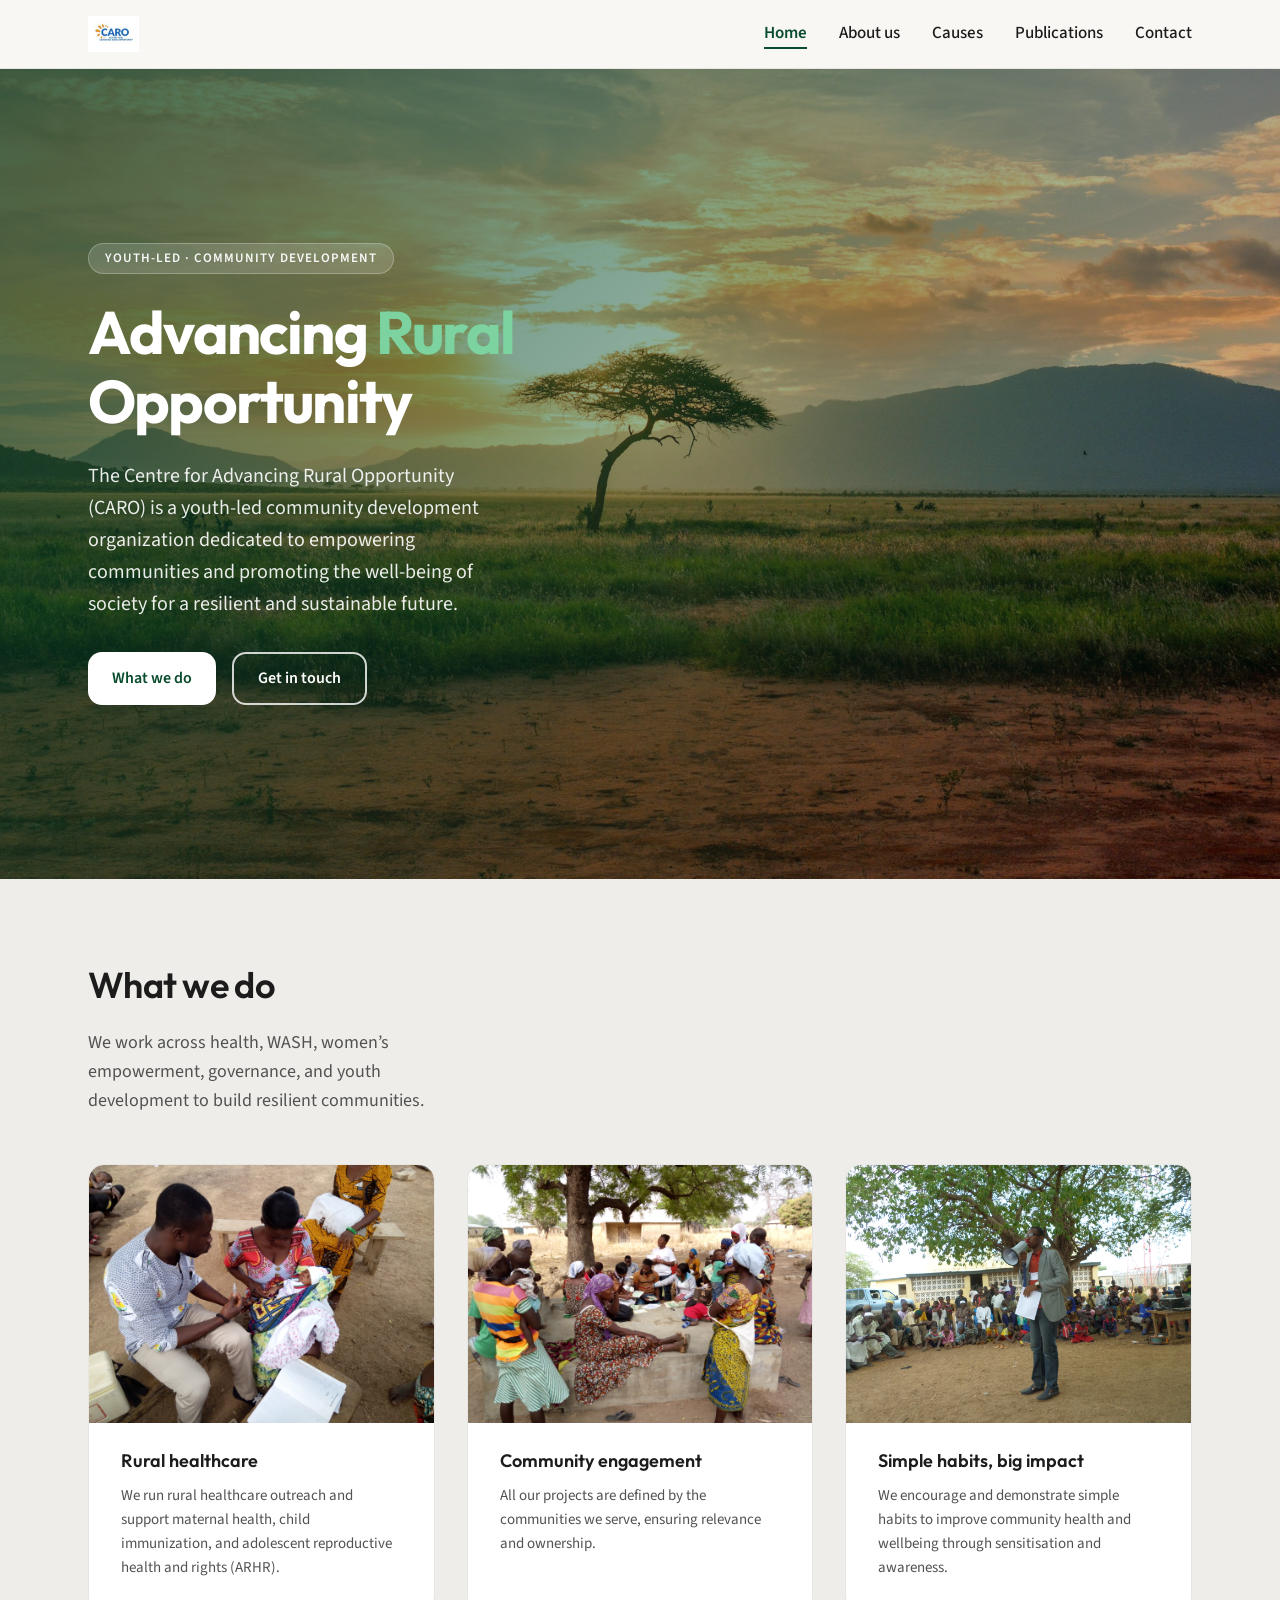
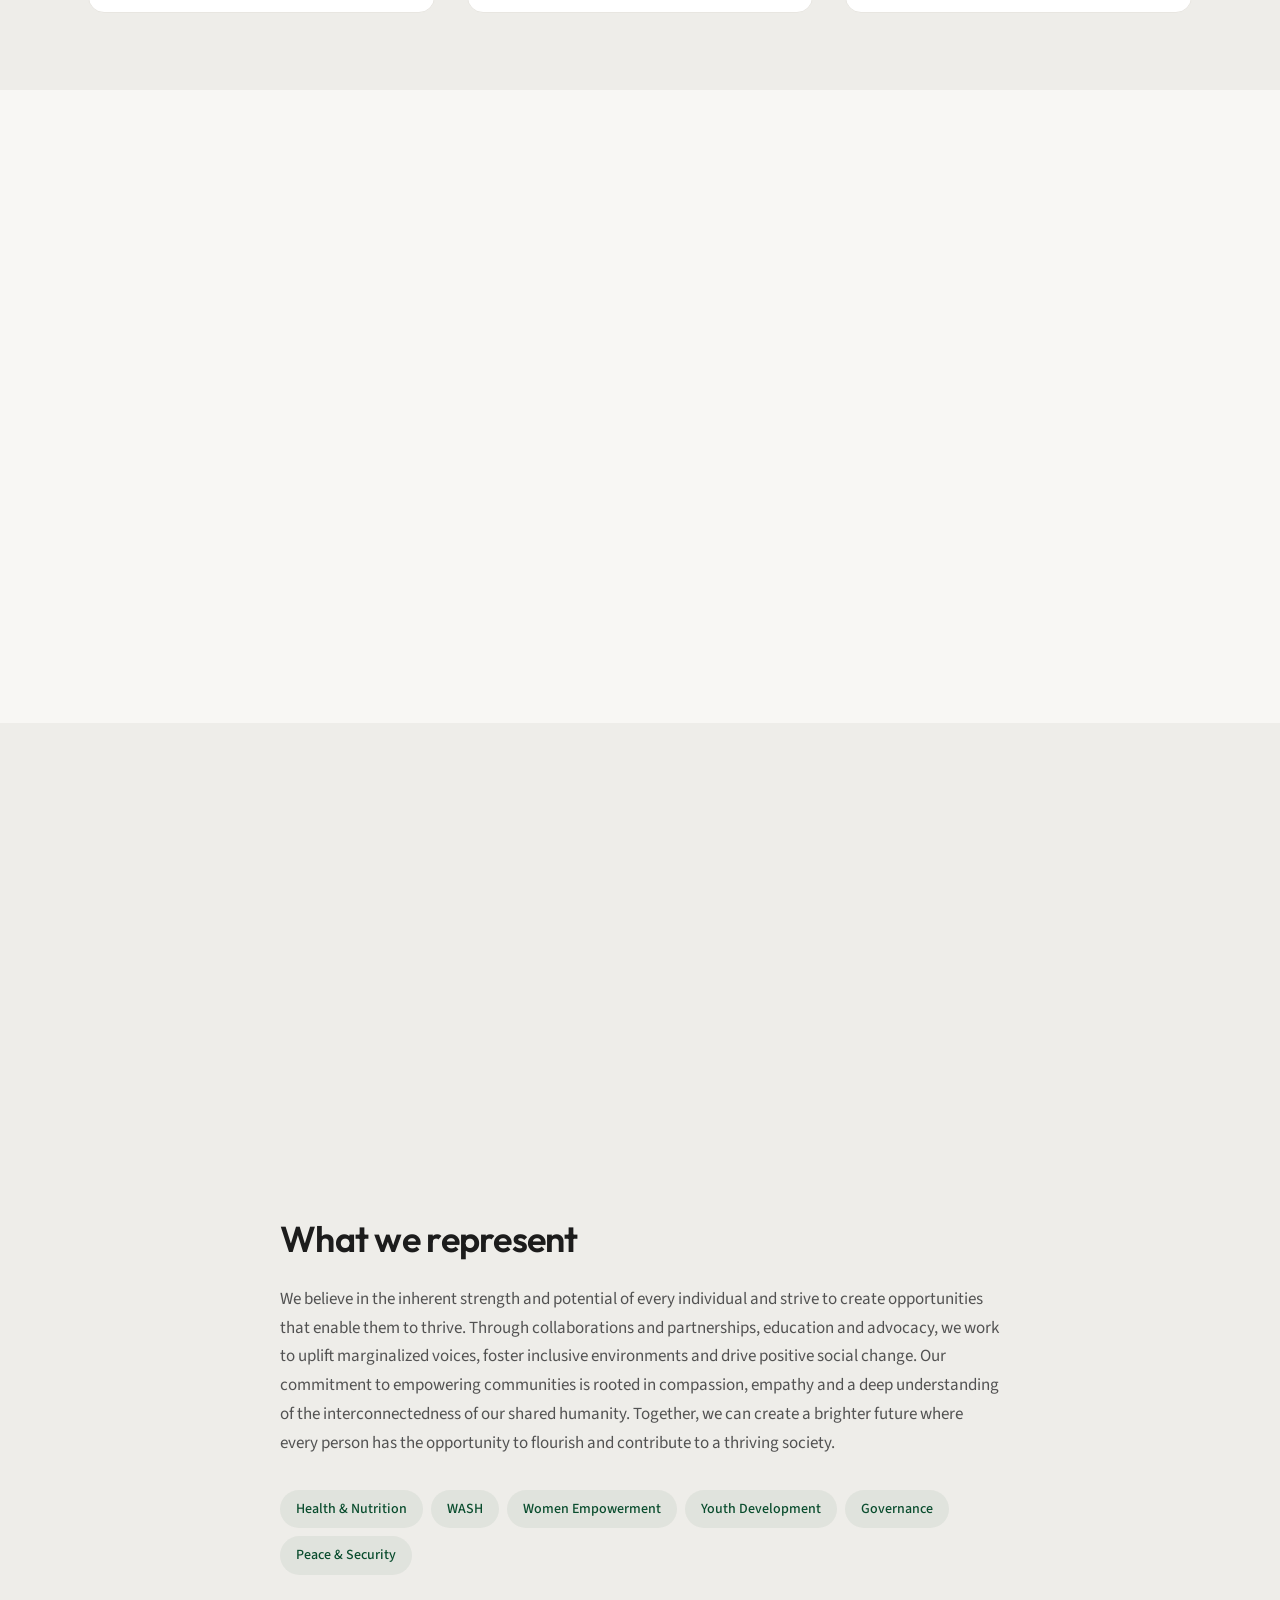
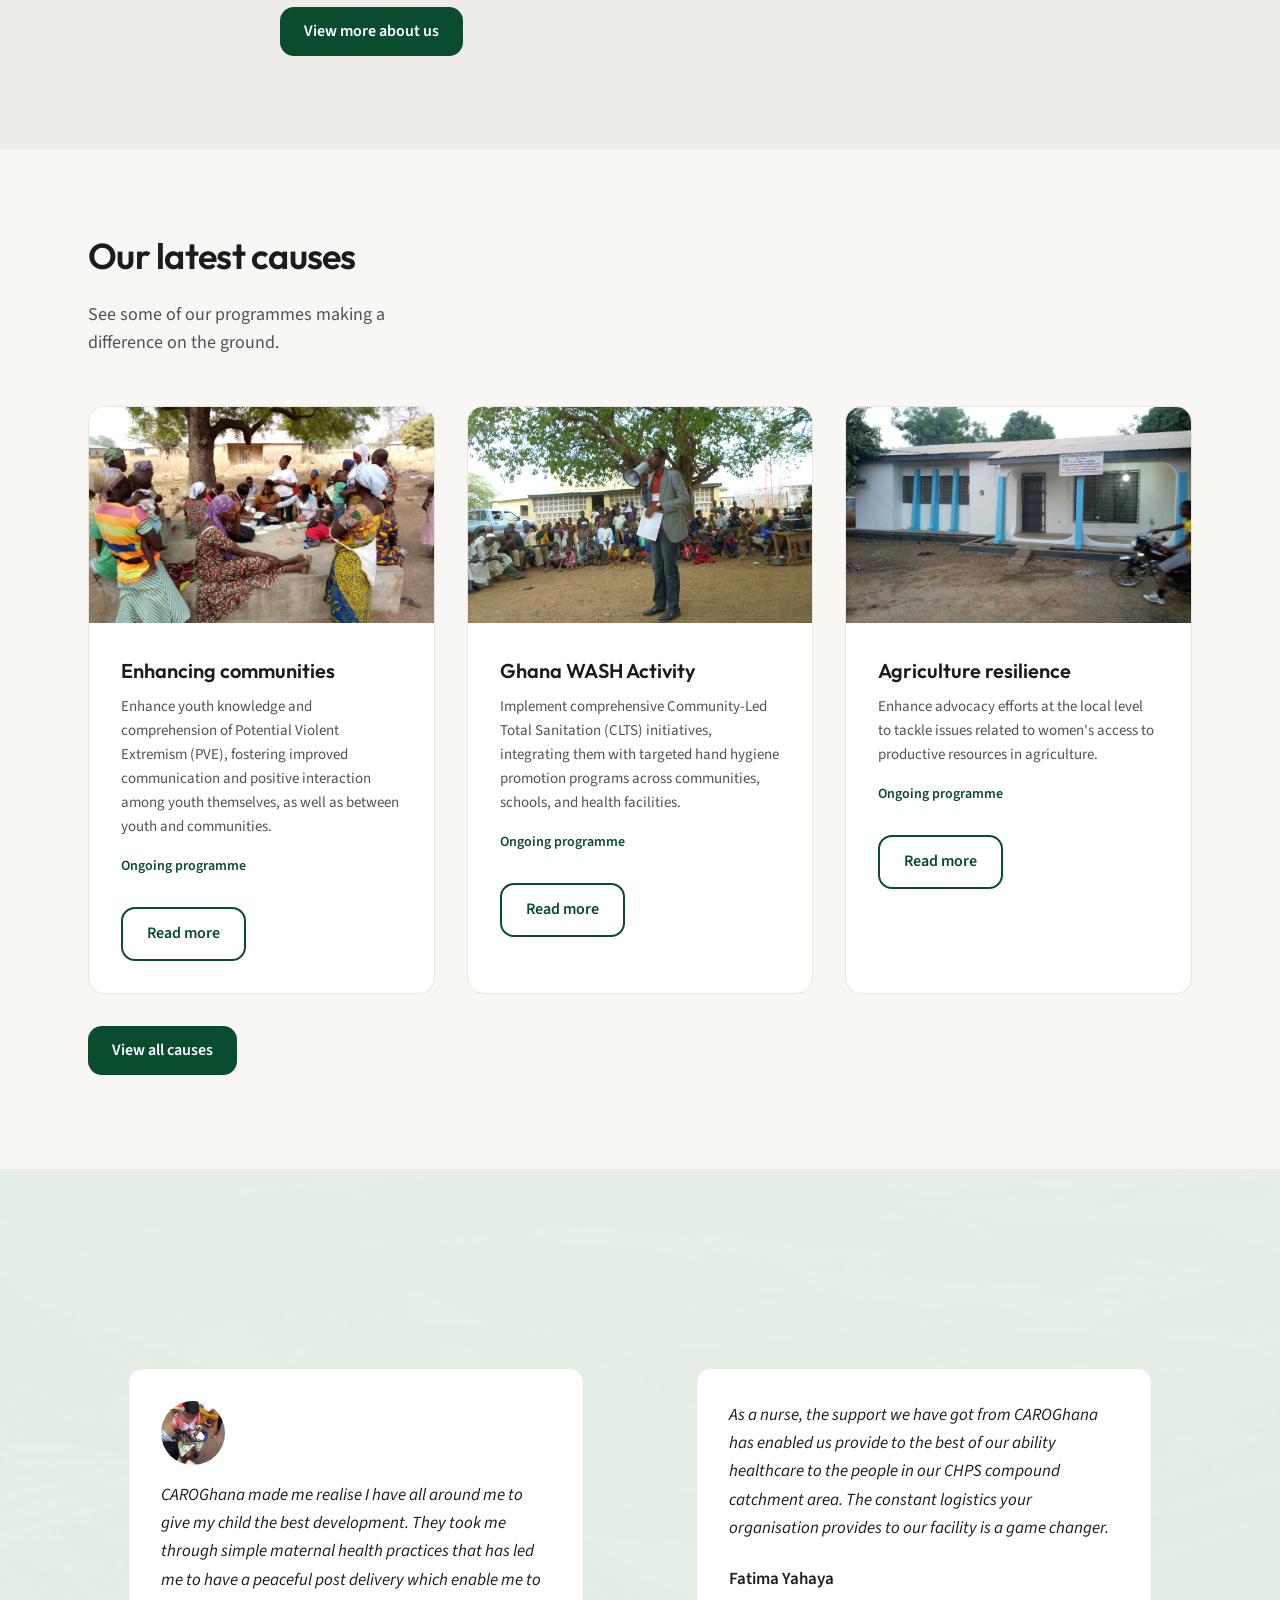
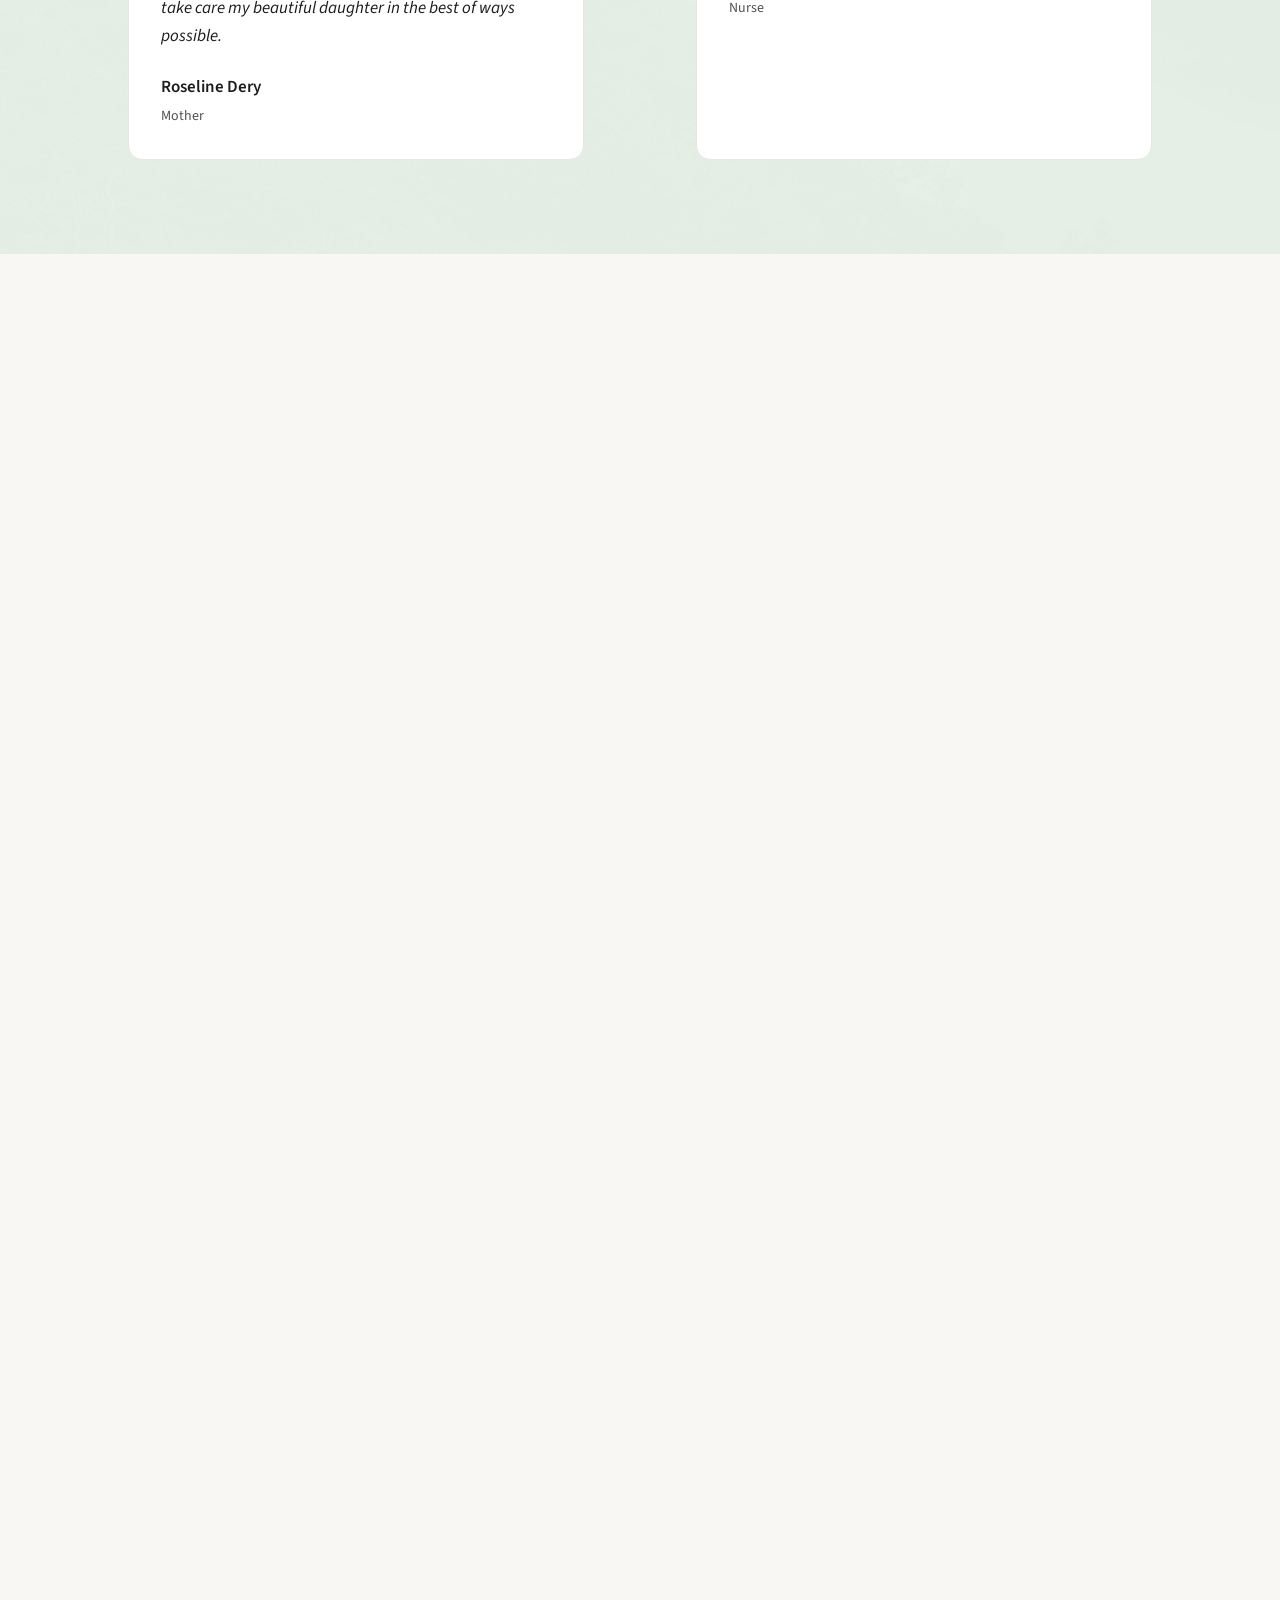
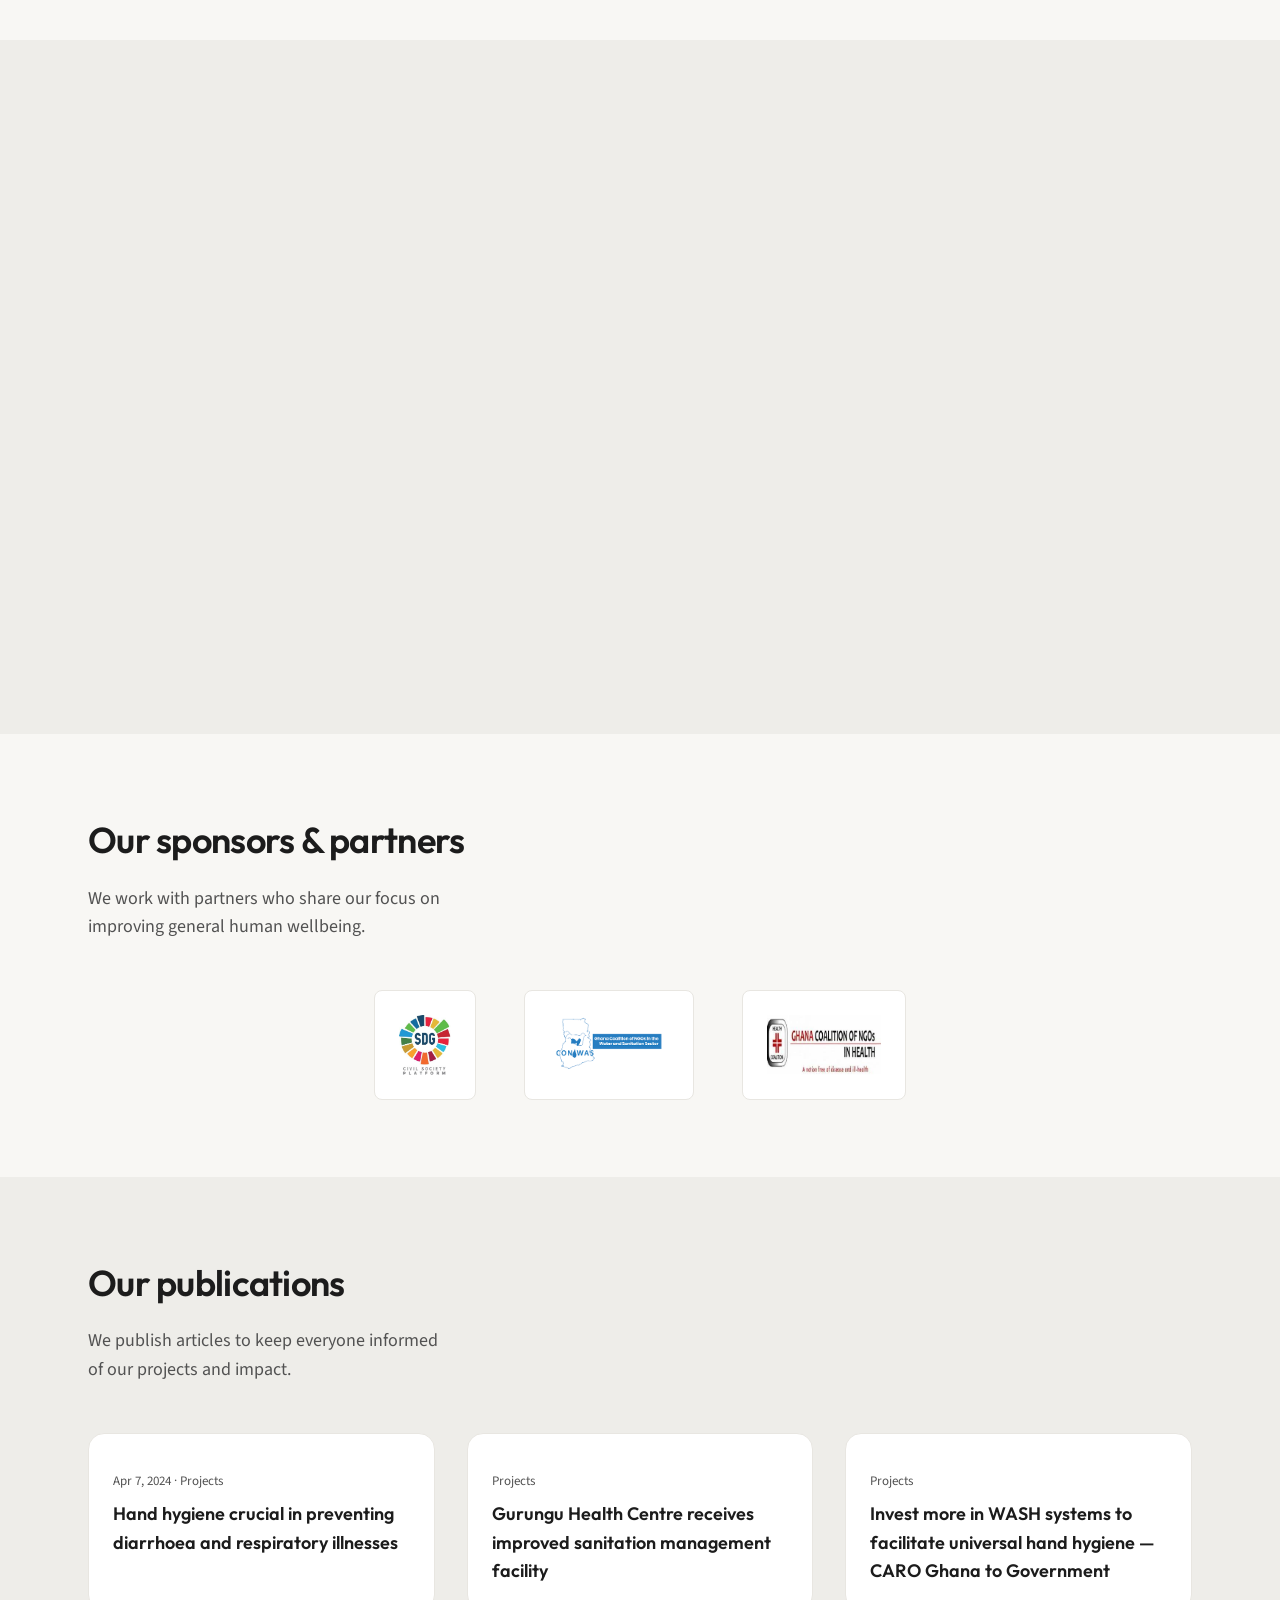
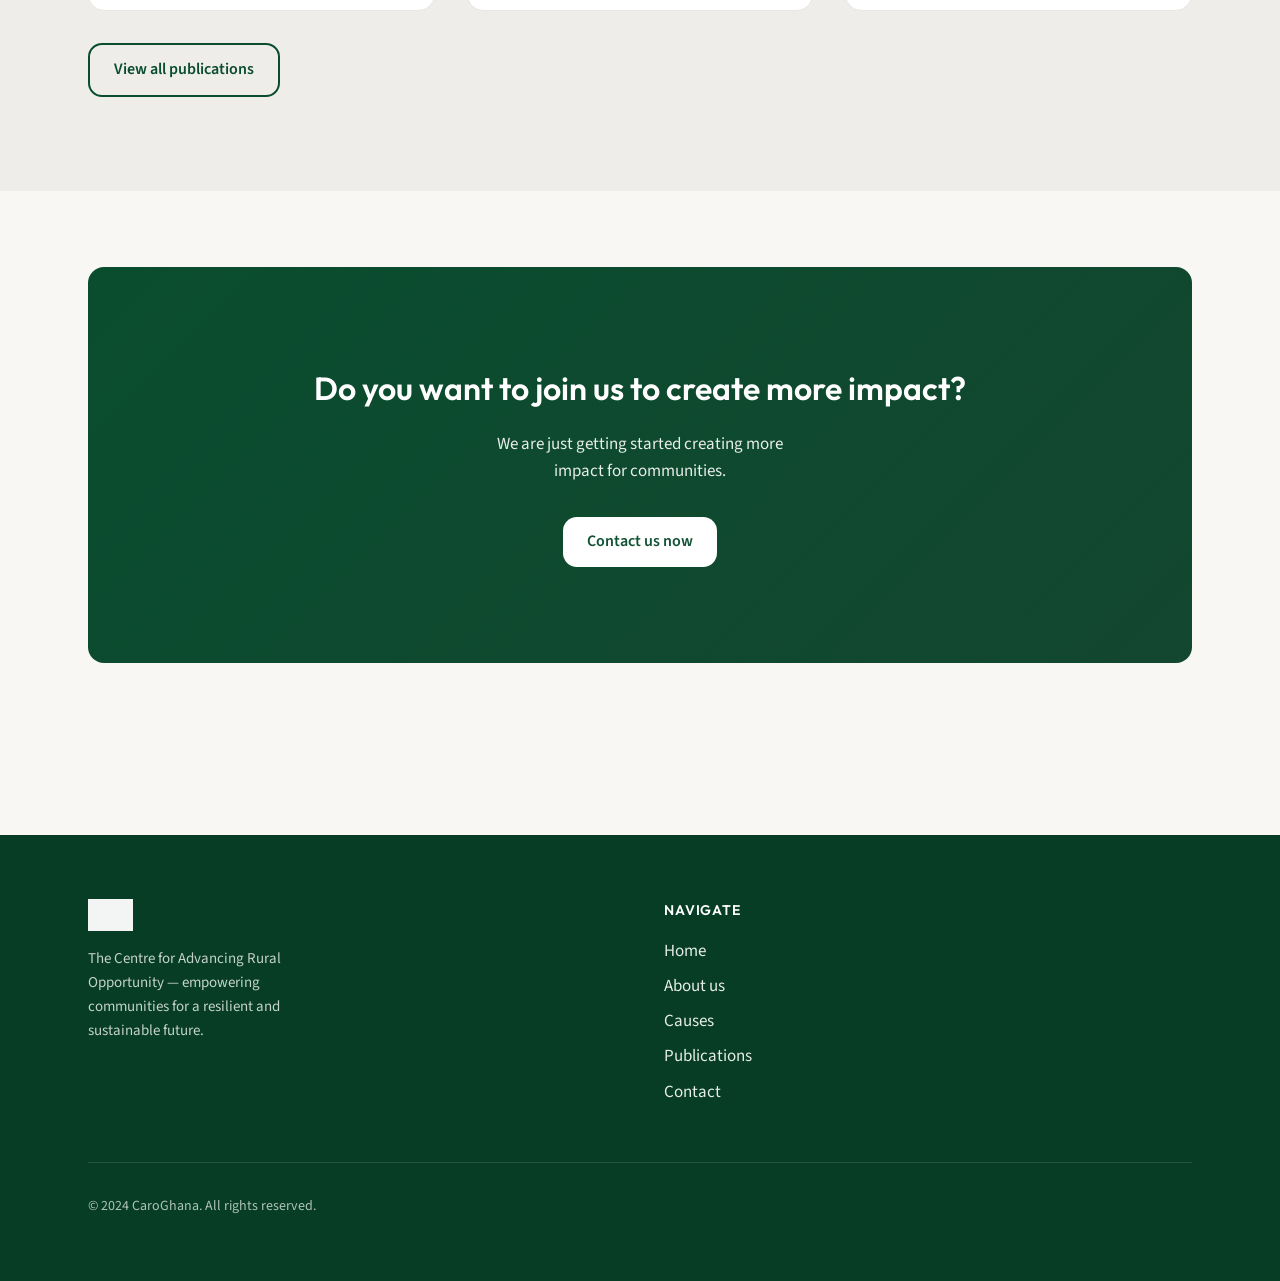
==== commit cf241d7f: "Add new images, reorganize contact page, update gallery layout - New images: office, community_engag" ====
--- a/index.html
+++ b/index.html
@@ -59,20 +59,20 @@
           We work across health, WASH, women’s empowerment, governance, and youth development to build resilient communities.
         </p>
         <div class="card-grid card-grid--3" style="margin-top: var(--space-2xl);">
-          <article class="card card--focus animate-on-scroll animate-on-scroll--delay-1">
-            <div class="card-icon" aria-hidden="true">🏥</div>
+          <article class="card card--focus card--with-image animate-on-scroll animate-on-scroll--delay-1">
+            <div class="card-image"><img src="images/child_imunization.jpg" alt="Child immunization" loading="lazy" /></div>
             <h3 class="card-title">Rural healthcare</h3>
-            <p class="card-text">We run rural healthcare outreach and support maternal health and adolescent reproductive health and rights (ARHR).</p>
-          </article>
-          <article class="card card--focus animate-on-scroll animate-on-scroll--delay-2">
-            <div class="card-icon" aria-hidden="true">🤝</div>
+            <p class="card-text">We run rural healthcare outreach and support maternal health, child immunization, and adolescent reproductive health and rights (ARHR).</p>
+          </article>
+          <article class="card card--focus card--with-image animate-on-scroll animate-on-scroll--delay-2">
+            <div class="card-image"><img src="images/community_engagement.jpg" alt="Community engagement" loading="lazy" /></div>
             <h3 class="card-title">Community engagement</h3>
             <p class="card-text">All our projects are defined by the communities we serve, ensuring relevance and ownership.</p>
           </article>
-          <article class="card card--focus animate-on-scroll animate-on-scroll--delay-3">
-            <div class="card-icon" aria-hidden="true">✨</div>
+          <article class="card card--focus card--with-image animate-on-scroll animate-on-scroll--delay-3">
+            <div class="card-image"><img src="images/sensitisation.JPG" alt="Community sensitisation" loading="lazy" /></div>
             <h3 class="card-title">Simple habits, big impact</h3>
-            <p class="card-text">We encourage and demonstrate simple habits to improve community health and wellbeing.</p>
+            <p class="card-text">We encourage and demonstrate simple habits to improve community health and wellbeing through sensitisation and awareness.</p>
           </article>
         </div>
       </div>
@@ -80,27 +80,27 @@
 
     <section class="section" id="focus-areas">
       <div class="container">
-        <h2 class="section-title">Our focus areas</h2>
-        <p class="section-subtitle">
+        <h2 class="section-title animate-on-scroll">Our focus areas</h2>
+        <p class="section-subtitle animate-on-scroll animate-on-scroll--delay-1">
           From WASH and health to governance and youth development, we work where it matters most.
         </p>
         <div class="card-grid card-grid--4" style="margin-top: var(--space-2xl);">
-          <article class="card card--focus">
+          <article class="card card--focus animate-on-scroll animate-on-scroll--delay-1">
             <div class="card-icon" aria-hidden="true">💧</div>
             <h3 class="card-title">Water, Sanitation &amp; Hygiene (WASH)</h3>
             <p class="card-text">Social and behaviour change communication for better WASH outcomes.</p>
           </article>
-          <article class="card card--focus">
+          <article class="card card--focus animate-on-scroll animate-on-scroll--delay-2">
             <div class="card-icon" aria-hidden="true">👩</div>
             <h3 class="card-title">Women empowerment</h3>
             <p class="card-text">Savings and Loans Associations and social enterprising.</p>
           </article>
-          <article class="card card--focus">
+          <article class="card card--focus animate-on-scroll animate-on-scroll--delay-3">
             <div class="card-icon" aria-hidden="true">⚖️</div>
             <h3 class="card-title">Governance &amp; accountability</h3>
             <p class="card-text">Empowering communities through transparency and responsiveness.</p>
           </article>
-          <article class="card card--focus">
+          <article class="card card--focus animate-on-scroll animate-on-scroll--delay-4">
             <div class="card-icon" aria-hidden="true">🌱</div>
             <h3 class="card-title">Peace &amp; integration</h3>
             <p class="card-text">Building social cohesion and positive relationships.</p>
@@ -109,13 +109,38 @@
       </div>
     </section>
 
+    <section class="section section--alt" id="vision-mission">
+      <div class="container">
+        <div class="vision-mission-grid">
+          <div class="vision-mission-card animate-on-scroll">
+            <h3 class="vision-mission-title">Vision</h3>
+            <p class="vision-mission-text">To see a society of peace and dignity, where everyone, everywhere has equal access to resources and opportunities for development.</p>
+          </div>
+          <div class="vision-mission-card animate-on-scroll animate-on-scroll--delay-1">
+            <h3 class="vision-mission-title">Mission</h3>
+            <p class="vision-mission-text">Working in partnership to empower communities, and to promote the well-being of people in society for a resilient and sustainable community development.</p>
+          </div>
+        </div>
+      </div>
+    </section>
+
     <section class="section section--alt" id="about-preview">
       <div class="container container--narrow">
-        <h2 class="section-title">What we represent</h2>
-        <p style="margin-bottom: var(--space-xl); line-height: 1.7; color: var(--color-text-muted);">
+        <h2 class="section-title animate-on-scroll">What we represent</h2>
+        <p class="animate-on-scroll animate-on-scroll--delay-1" style="margin-bottom: var(--space-xl); line-height: 1.7; color: var(--color-text-muted);">
           We believe in the inherent strength and potential of every individual and strive to create opportunities that enable them to thrive. Through collaborations and partnerships, education and advocacy, we work to uplift marginalized voices, foster inclusive environments and drive positive social change. Our commitment to empowering communities is rooted in compassion, empathy and a deep understanding of the interconnectedness of our shared humanity. Together, we can create a brighter future where every person has the opportunity to flourish and contribute to a thriving society.
         </p>
-        <a href="about.html" class="btn btn--primary">View more about us</a>
+        <div class="aims-pills animate-on-scroll animate-on-scroll--delay-2">
+          <span class="aim-pill">Health &amp; Nutrition</span>
+          <span class="aim-pill">WASH</span>
+          <span class="aim-pill">Women Empowerment</span>
+          <span class="aim-pill">Youth Development</span>
+          <span class="aim-pill">Governance</span>
+          <span class="aim-pill">Peace &amp; Security</span>
+        </div>
+        <p style="margin-top: var(--space-xl);">
+          <a href="about.html" class="btn btn--primary">View more about us</a>
+        </p>
       </div>
     </section>
 
@@ -124,8 +149,8 @@
         <h2 class="section-title">Our latest causes</h2>
         <p class="section-subtitle">See some of our programmes making a difference on the ground.</p>
         <div class="card-grid card-grid--3" style="margin-top: var(--space-2xl);">
-          <article class="card card--cause">
-            <div class="card-image"><img src="images/cause-community.jpg" alt="Community engagement" loading="lazy" /></div>
+          <article class="card card--cause animate-on-scroll">
+            <div class="card-image"><img src="images/community_engagement.jpg" alt="Community engagement" loading="lazy" /></div>
             <div class="card-body">
               <h3 class="card-title">Enhancing communities</h3>
               <p class="card-text">Enhance youth knowledge and comprehension of Potential Violent Extremism (PVE), fostering improved communication and positive interaction among youth themselves, as well as between youth and communities.</p>
@@ -133,8 +158,8 @@
               <a href="projects/enhancing-communities.html" class="btn btn--outline" style="margin-top: var(--space-md);">Read more</a>
             </div>
           </article>
-          <article class="card card--cause">
-            <div class="card-image"><img src="images/cause-wash.jpg" alt="WASH activity in community" loading="lazy" /></div>
+          <article class="card card--cause animate-on-scroll animate-on-scroll--delay-1">
+            <div class="card-image"><img src="images/sensitisation.JPG" alt="WASH sensitisation in community" loading="lazy" /></div>
             <div class="card-body">
               <h3 class="card-title">Ghana WASH Activity</h3>
               <p class="card-text">Implement comprehensive Community-Led Total Sanitation (CLTS) initiatives, integrating them with targeted hand hygiene promotion programs across communities, schools, and health facilities.</p>
@@ -142,8 +167,8 @@
               <a href="projects/ghana-wash-activity.html" class="btn btn--outline" style="margin-top: var(--space-md);">Read more</a>
             </div>
           </article>
-          <article class="card card--cause">
-            <div class="card-image"><img src="images/cause-agriculture.jpg" alt="Agriculture and resilience" loading="lazy" /></div>
+          <article class="card card--cause animate-on-scroll animate-on-scroll--delay-2">
+            <div class="card-image"><img src="images/IMG_20180120_180959.jpg" alt="Agriculture and resilience" loading="lazy" /></div>
             <div class="card-body">
               <h3 class="card-title">Agriculture resilience</h3>
               <p class="card-text">Enhance advocacy efforts at the local level to tackle issues related to women's access to productive resources in agriculture.</p>
@@ -160,7 +185,7 @@
 
     <section class="section section--alt section--testimonials" id="testimonials">
       <div class="container">
-        <h2 class="section-title">How communities feel about our impact</h2>
+        <h2 class="section-title animate-on-scroll">How communities feel about our impact</h2>
         <div class="card-grid card-grid--2" style="margin-top: var(--space-2xl);">
           <blockquote class="card card--testimonial">
             <img src="images/testimonial-person.jpg" alt="" class="card-avatar" width="64" height="64" loading="lazy" />
@@ -177,22 +202,76 @@
       </div>
     </section>
 
+    <section class="section" id="gallery">
+      <div class="container">
+        <h2 class="section-title animate-on-scroll">Our work in action</h2>
+        <p class="section-subtitle animate-on-scroll animate-on-scroll--delay-1">See our programmes and community engagement across Ghana.</p>
+        <div class="gallery-grid">
+          <article class="gallery-card animate-on-scroll">
+            <span class="gallery-card-label">Community engagement</span>
+            <div class="gallery-card-image">
+              <img src="images/community_engagement.jpg" alt="Community engagement" loading="lazy" />
+            </div>
+            <p class="gallery-card-caption">Engaging communities in our programmes</p>
+          </article>
+          <article class="gallery-card animate-on-scroll animate-on-scroll--delay-1">
+            <span class="gallery-card-label">Sensitisation</span>
+            <div class="gallery-card-image">
+              <img src="images/sensitisation.JPG" alt="Sensitisation and awareness" loading="lazy" />
+            </div>
+            <p class="gallery-card-caption">Awareness and behaviour change</p>
+          </article>
+          <article class="gallery-card animate-on-scroll animate-on-scroll--delay-2">
+            <span class="gallery-card-label">Child immunization</span>
+            <div class="gallery-card-image">
+              <img src="images/child_imunization.jpg" alt="Child immunization" loading="lazy" />
+            </div>
+            <p class="gallery-card-caption">Rural healthcare outreach</p>
+          </article>
+          <article class="gallery-card animate-on-scroll animate-on-scroll--delay-3">
+            <span class="gallery-card-label">Field work</span>
+            <div class="gallery-card-image">
+              <img src="images/IMG_20180120_180959.jpg" alt="Field work" loading="lazy" />
+            </div>
+            <p class="gallery-card-caption">Programmes on the ground</p>
+          </article>
+        </div>
+      </div>
+    </section>
+
+    <section class="section section--alt" id="behind-scenes">
+      <div class="container">
+        <h2 class="section-title animate-on-scroll">Behind the scenes</h2>
+        <p class="section-subtitle animate-on-scroll animate-on-scroll--delay-1">Our team at work.</p>
+        <div class="office-section">
+          <div class="office-image animate-on-scroll">
+            <img src="images/office.jpg" alt="CaroGhana office" loading="lazy" />
+          </div>
+          <div class="office-content animate-on-scroll animate-on-scroll--delay-1">
+            <h3>Youth-led, community-driven</h3>
+            <p>The Centre for Advancing Rural Opportunity is a youth-led organization. Our team works in partnership with communities across Ghana to deliver sustainable, locally-owned development programmes.</p>
+            <a href="about.html" class="btn btn--outline" style="margin-top: var(--space-md);">Learn more about us</a>
+          </div>
+        </div>
+      </div>
+    </section>
+
     <section class="section" id="sponsors">
       <div class="container">
-        <h2 class="section-title">Our sponsors &amp; partners</h2>
-        <p class="section-subtitle">We work with partners who share our focus on improving general human wellbeing.</p>
+        <h2 class="section-title animate-on-scroll">Our sponsors &amp; partners</h2>
+        <p class="section-subtitle animate-on-scroll animate-on-scroll--delay-1">We work with partners who share our focus on improving general human wellbeing.</p>
         <div class="sponsor-grid" style="margin-top: var(--space-2xl);">
-          <div class="sponsor-item"><img src="images/partner-sdg.jpeg" alt="SDG partner" loading="lazy" /></div>
-          <div class="sponsor-item"><img src="images/partner-coniwas.png" alt="CONIWAS partner" loading="lazy" /></div>
-          <div class="sponsor-item"><img src="images/partner-8471809.jpeg" alt="Partner" loading="lazy" /></div>
-        </div>
-      </div>
-    </section>
-
-    <section class="section" id="publications-preview">
-      <div class="container">
-        <h2 class="section-title">Our publications</h2>
-        <p class="section-subtitle">We publish articles to keep everyone informed of our projects and impact.</p>
+          <div class="sponsor-item animate-on-scroll"><img src="images/partner-sdg.jpeg" alt="SDG partner" loading="lazy" /></div>
+          <div class="sponsor-item animate-on-scroll animate-on-scroll--delay-1"><img src="images/coniwas%20logo.png" alt="CONIWAS partner" loading="lazy" /></div>
+          <div class="sponsor-item animate-on-scroll animate-on-scroll--delay-2"><img src="images/images.jpeg" alt="Partner" loading="lazy" /></div>
+        </div>
+      </div>
+    </section>
+
+    <section class="section section--alt" id="publications-preview">
+      <div class="container">
+        <h2 class="section-title animate-on-scroll">Our publications</h2>
+        <p class="section-subtitle animate-on-scroll animate-on-scroll--delay-1">We publish articles to keep everyone informed of our projects and impact.</p>
         <div class="card-grid card-grid--3" style="margin-top: var(--space-2xl);">
           <a href="publications/hand-hygiene-preventing-illnesses.html" class="card card--publication">
             <div class="card-body">
@@ -219,7 +298,7 @@
       </div>
     </section>
 
-    <section class="section section--alt">
+    <section class="section">
       <div class="container">
         <div class="cta-block">
           <h2>Do you want to join us to create more impact?</h2>
--- a/css/cards.css
+++ b/css/cards.css
@@ -69,6 +69,28 @@
   background: rgba(10, 77, 46, 0.12);
 }
 
+.card--focus .card-image {
+  aspect-ratio: 4 / 3;
+  overflow: hidden;
+  margin: calc(-1 * var(--space-xl)) calc(-1 * var(--space-xl)) var(--space-lg);
+  border-radius: var(--radius-lg) var(--radius-lg) 0 0;
+}
+
+.card--focus .card-image img {
+  width: 100%;
+  height: 100%;
+  object-fit: cover;
+  transition: transform 0.5s var(--ease-out);
+}
+
+.card--focus:hover .card-image img {
+  transform: scale(1.05);
+}
+
+.card--focus.card--with-image .card-icon {
+  display: none;
+}
+
 .card--focus .card-title {
   font-family: var(--font-heading);
   font-size: 1.125rem;
@@ -243,6 +265,172 @@
   width: auto;
   height: auto;
   object-fit: contain;
+}
+
+.aims-pills {
+  display: flex;
+  flex-wrap: wrap;
+  gap: var(--space-sm);
+}
+
+.aim-pill {
+  display: inline-block;
+  padding: var(--space-sm) var(--space-md);
+  background: var(--color-primary-muted);
+  color: var(--color-primary);
+  font-size: 0.875rem;
+  font-weight: 500;
+  border-radius: var(--radius-full);
+  transition: background 0.25s var(--ease-out), color 0.25s var(--ease-out);
+}
+
+.aim-pill:hover {
+  background: var(--color-primary);
+  color: white;
+}
+
+.vision-mission-grid {
+  display: grid;
+  grid-template-columns: 1fr 1fr;
+  gap: var(--space-2xl);
+  margin-top: var(--space-lg);
+}
+
+.vision-mission-card {
+  padding: var(--space-2xl);
+  background: var(--color-surface);
+  border-radius: var(--radius-xl);
+  border: 1px solid var(--color-border);
+  transition: box-shadow 0.4s var(--ease-out), transform 0.4s var(--ease-out);
+}
+
+.vision-mission-card:hover {
+  box-shadow: 0 12px 40px rgba(0, 0, 0, 0.08);
+}
+
+.vision-mission-title {
+  font-family: var(--font-heading);
+  font-size: 1.25rem;
+  font-weight: 600;
+  color: var(--color-primary);
+  margin: 0 0 var(--space-md);
+}
+
+.vision-mission-text {
+  margin: 0;
+  color: var(--color-text-muted);
+  line-height: 1.7;
+}
+
+@media (max-width: 768px) {
+  .vision-mission-grid {
+    grid-template-columns: 1fr;
+  }
+}
+
+.gallery-grid {
+  display: grid;
+  grid-template-columns: repeat(2, 1fr);
+  gap: var(--space-lg);
+  margin-top: var(--space-2xl);
+}
+
+.gallery-card {
+  margin: 0;
+  display: flex;
+  flex-direction: column;
+  background: var(--color-surface);
+  border-radius: var(--radius-xl);
+  overflow: hidden;
+  border: 1px solid var(--color-border);
+  transition: box-shadow 0.3s var(--ease-out);
+}
+
+.gallery-card:hover {
+  box-shadow: 0 12px 40px rgba(0, 0, 0, 0.1);
+}
+
+.gallery-card-label {
+  display: block;
+  padding: var(--space-md) var(--space-lg);
+  background: var(--color-primary);
+  color: #fff;
+  font-size: 0.9375rem;
+  font-weight: 600;
+}
+
+.gallery-card-image {
+  aspect-ratio: 4 / 3;
+  overflow: hidden;
+}
+
+.gallery-card-image img {
+  width: 100%;
+  height: 100%;
+  object-fit: cover;
+  object-position: center;
+  display: block;
+  transition: transform 0.5s var(--ease-out);
+}
+
+.gallery-card:hover .gallery-card-image img {
+  transform: scale(1.05);
+}
+
+.gallery-card-caption {
+  margin: 0;
+  padding: var(--space-md) var(--space-lg);
+  background: var(--color-bg-alt);
+  color: var(--color-text-muted);
+  font-size: 0.875rem;
+  line-height: 1.5;
+}
+
+@media (max-width: 600px) {
+  .gallery-grid {
+    grid-template-columns: 1fr;
+    gap: var(--space-md);
+  }
+}
+
+.office-section {
+  display: grid;
+  grid-template-columns: 1fr 1fr;
+  gap: var(--space-3xl);
+  align-items: center;
+  margin-top: var(--space-2xl);
+}
+
+.office-image {
+  border-radius: var(--radius-xl);
+  overflow: hidden;
+  border: 1px solid var(--color-border);
+}
+
+.office-image img {
+  width: 100%;
+  height: auto;
+  display: block;
+}
+
+.office-content h3 {
+  font-family: var(--font-heading);
+  font-size: 1.5rem;
+  font-weight: 600;
+  margin: 0 0 var(--space-md);
+  color: var(--color-text);
+}
+
+.office-content p {
+  margin: 0;
+  color: var(--color-text-muted);
+  line-height: 1.7;
+}
+
+@media (max-width: 768px) {
+  .office-section {
+    grid-template-columns: 1fr;
+  }
 }
 
 .cta-block {
